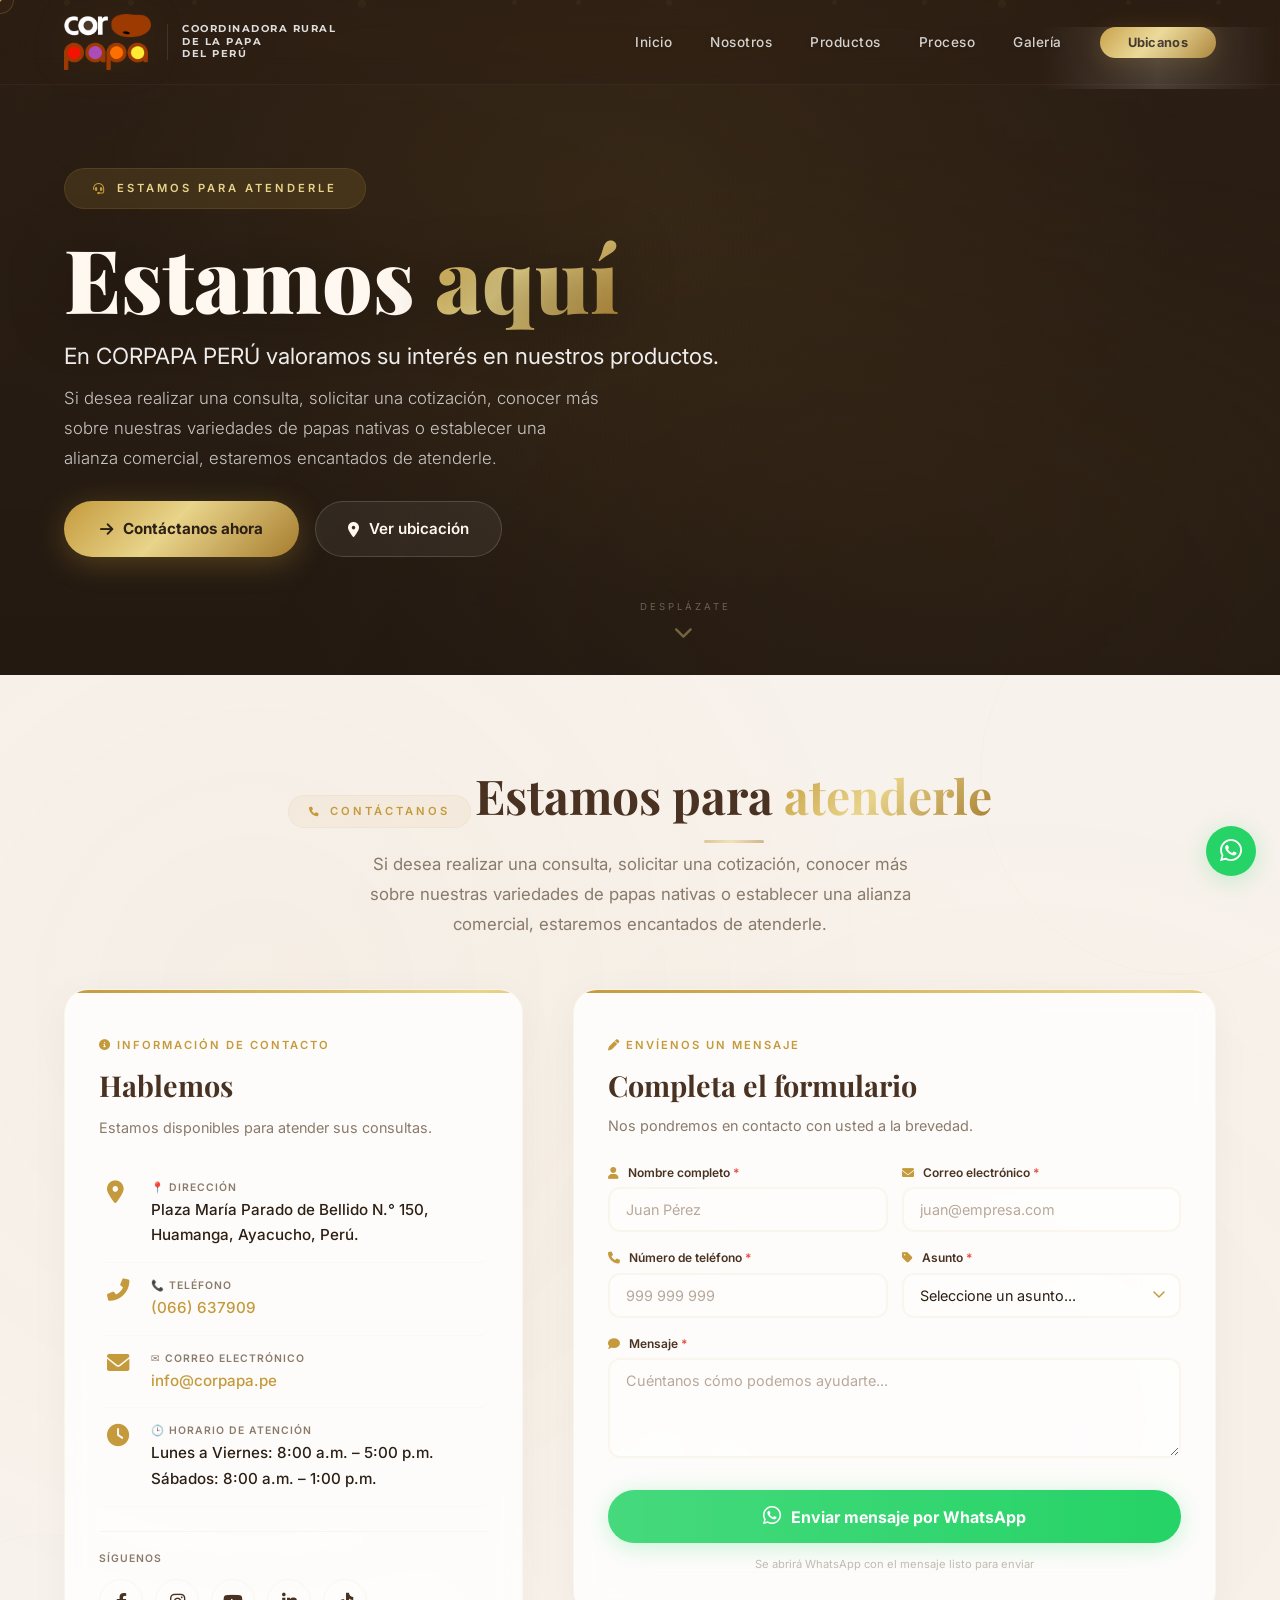
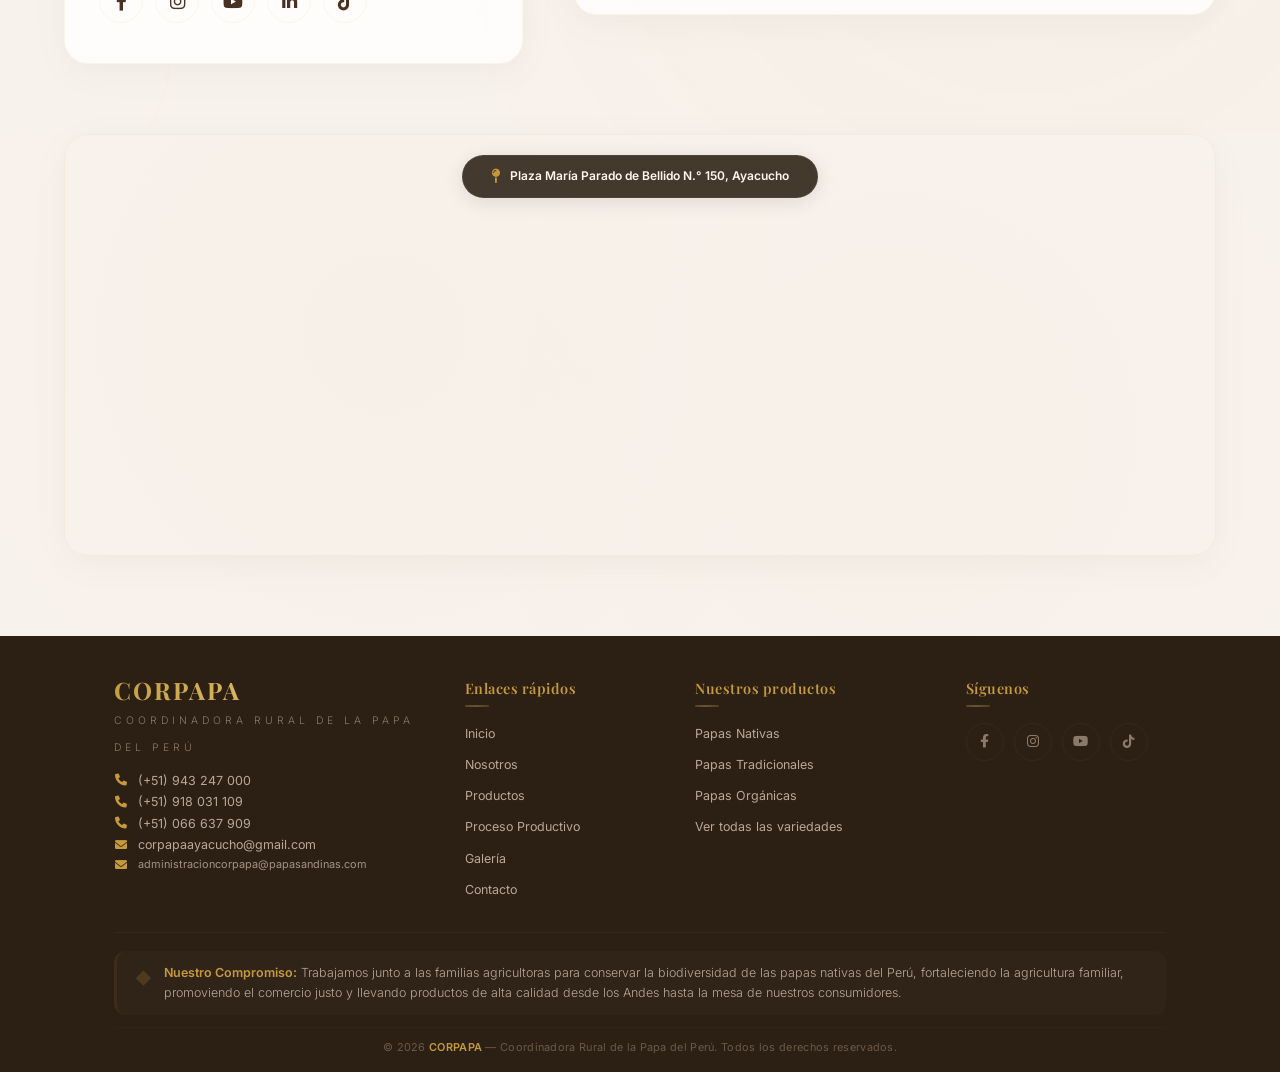
==== contacto.html @ 733f5c11 "CORPAPA 1" ====
<!DOCTYPE html>
<html lang="es">
<head>
    <meta charset="UTF-8" />
    <meta name="viewport" content="width=device-width, initial-scale=1.0, maximum-scale=5.0" />
    <title>Ubícanos | CORPAPA – Coordinadora Rural de la Papa del Perú</title>
    <link rel="stylesheet" href="https://cdnjs.cloudflare.com/ajax/libs/font-awesome/6.0.0-beta3/css/all.min.css" />
    <link href="https://fonts.googleapis.com/css2?family=Playfair+Display:wght@400;600;700;900&family=Inter:wght@300;400;500;600;700;800&family=Montserrat:wght@600;700;800&display=swap" rel="stylesheet" />
    <style>
        /* ============================================================
           ESTILOS PREMIUM - UBÍCANOS CORPAPA (LA MÁS DESLUMBRANTE)
           ============================================================ */
        * {
            margin: 0;
            padding: 0;
            box-sizing: border-box;
        }

        :root {
            --primary: #4a3222;
            --primary-dark: #2c1f14;
            --primary-light: #6b4f3a;
            --gold: #c49a3c;
            --gold-light: #e8d48a;
            --gold-dark: #a67c2e;
            --cream: #f5efe8;
            --cream-dark: #ede6db;
            --white: #fff8f0;
            --dark: #2c1f14;
            --text-primary: #2c1f14;
            --text-muted: #6b5a4a;
            --text-light: #8a7a6a;
            --shadow: 0 8px 32px rgba(0, 0, 0, 0.07);
            --shadow-hover: 0 20px 60px rgba(0, 0, 0, 0.12);
            --shadow-premium: 0 30px 80px rgba(0, 0, 0, 0.10);
            --transition: 0.5s cubic-bezier(0.25, 0.46, 0.45, 0.94);
            --transition-fast: 0.3s cubic-bezier(0.25, 0.46, 0.45, 0.94);
            --gradient-gold: linear-gradient(135deg, #c49a3c 0%, #e8d48a 45%, #a67c2e 100%);
            --glass-bg: rgba(44, 31, 20, 0.88);
            --glass-border: rgba(255, 255, 255, 0.06);
            --hero-gradient: linear-gradient(160deg, rgba(44,31,20,0.92) 0%, rgba(44,31,20,0.75) 40%, rgba(44,31,20,0.55) 100%);
        }

        html {
            scroll-behavior: smooth;
        }
        body {
            font-family: 'Inter', -apple-system, BlinkMacSystemFont, 'Segoe UI', system-ui, sans-serif;
            color: var(--text-primary);
            background: #f8f2ec;
            line-height: 1.7;
            overflow-x: hidden;
            -webkit-font-smoothing: antialiased;
            -moz-osx-font-smoothing: grayscale;
        }
        a {
            text-decoration: none;
            color: inherit;
        }
        ::selection {
            background: var(--gold);
            color: var(--white);
        }

        .container {
            max-width: 1200px;
            margin: 0 auto;
            padding: 0 24px;
        }

        /* ----- SCROLLBAR ----- */
        ::-webkit-scrollbar {
            width: 5px;
            height: 5px;
        }
        ::-webkit-scrollbar-track {
            background: var(--cream);
        }
        ::-webkit-scrollbar-thumb {
            background: var(--gold);
            border-radius: 10px;
        }

        /* ============================================================
           CURSOR PERSONALIZADO
           ============================================================ */
        .cursor {
            position: fixed;
            width: 28px;
            height: 28px;
            border-radius: 50%;
            border: 1.5px solid rgba(196, 154, 60, 0.25);
            pointer-events: none;
            z-index: 99999;
            transition: transform 0.15s ease, width 0.4s cubic-bezier(0.34, 1.56, 0.64, 1),
                        height 0.4s cubic-bezier(0.34, 1.56, 0.64, 1),
                        border-color 0.3s ease, background 0.3s ease;
            transform: translate(-50%, -50%);
            background: rgba(196, 154, 60, 0.04);
            backdrop-filter: blur(2px);
        }
        .cursor.hover {
            width: 44px;
            height: 44px;
            border-color: var(--gold);
            background: rgba(196, 154, 60, 0.08);
        }
        .cursor .cursor-dot {
            position: absolute;
            top: 50%;
            left: 50%;
            transform: translate(-50%, -50%);
            width: 3px;
            height: 3px;
            border-radius: 50%;
            background: var(--gold);
            transition: var(--transition-fast);
        }
        .cursor.hover .cursor-dot {
            width: 6px;
            height: 6px;
        }

        /* ============================================================
           ANIMACIONES ESPECTACULARES
           ============================================================ */
        @keyframes fadeInUp {
            from { opacity: 0; transform: translateY(50px); }
            to { opacity: 1; transform: translateY(0); }
        }
        @keyframes fadeInDown {
            from { opacity: 0; transform: translateY(-30px); }
            to { opacity: 1; transform: translateY(0); }
        }
        @keyframes fadeInBlur {
            from { opacity: 0; filter: blur(6px); transform: scale(1.02); }
            to { opacity: 1; filter: blur(0); transform: scale(1); }
        }
        @keyframes shimmer {
            0% { background-position: -200% 0; }
            100% { background-position: 200% 0; }
        }
        @keyframes textShine {
            0% { background-position: 0% 50%; }
            50% { background-position: 100% 50%; }
            100% { background-position: 0% 50%; }
        }
        @keyframes ripple {
            0% { transform: scale(0); opacity: 1; }
            100% { transform: scale(3); opacity: 0; }
        }
        @keyframes progressPulse {
            0%, 100% { opacity: 0.6; }
            50% { opacity: 1; }
        }
        @keyframes pulseGreen {
            0%, 100% { box-shadow: 0 0 0 0 rgba(37, 211, 102, 0.3); }
            50% { box-shadow: 0 0 0 15px rgba(37, 211, 102, 0); }
        }
        @keyframes glowPulse {
            0%, 100% { opacity: 0.2; box-shadow: 0 0 20px rgba(196,154,60,0); }
            50% { opacity: 0.6; box-shadow: 0 0 60px rgba(196,154,60,0.15); }
        }
        @keyframes spinLoader {
            0% { transform: rotate(0deg); }
            100% { transform: rotate(360deg); }
        }
        @keyframes loaderPulse {
            0%, 100% { transform: scale(1); opacity: 0.6; }
            50% { transform: scale(1.1); opacity: 1; }
        }
        @keyframes floatIcon {
            0%, 100% { transform: translateY(0px) rotate(0deg); }
            50% { transform: translateY(-8px) rotate(5deg); }
        }
        @keyframes softFloat {
            0%, 100% { transform: translateY(0); }
            50% { transform: translateY(-8px); }
        }
        @keyframes floatParticles {
            0% { transform: translateY(0) rotate(0deg); opacity: 0.3; }
            50% { opacity: 0.8; }
            100% { transform: translateY(-60px) rotate(20deg); opacity: 0; }
        }
        @keyframes heroImageZoom {
            0% { transform: scale(1.05); }
            50% { transform: scale(1); }
            100% { transform: scale(1.05); }
        }
        @keyframes goldGlow {
            0%, 100% { text-shadow: 0 0 20px rgba(196,154,60,0.1); }
            50% { text-shadow: 0 0 40px rgba(196,154,60,0.25), 0 0 80px rgba(196,154,60,0.08); }
        }
        @keyframes bounceArrow {
            0%, 100% { transform: translateY(0); }
            50% { transform: translateY(8px); }
        }
        @keyframes pulseBorder {
            0%, 100% { border-color: rgba(196, 154, 60, 0.1); }
            50% { border-color: rgba(196, 154, 60, 0.35); }
        }
        @keyframes cardGlow {
            0%, 100% { box-shadow: 0 8px 32px rgba(0,0,0,0.04), 0 0 0 0 rgba(196,154,60,0); }
            50% { box-shadow: 0 8px 32px rgba(0,0,0,0.04), 0 0 30px rgba(196,154,60,0.06); }
        }
        @keyframes iconPulse {
            0%, 100% { transform: scale(1); }
            50% { transform: scale(1.15); color: var(--gold-light); }
        }
        @keyframes shimmerBorder {
            0% { background-position: -200% 0; }
            100% { background-position: 200% 0; }
        }
        @keyframes rotateSlow {
            0% { transform: rotate(0deg); }
            100% { transform: rotate(360deg); }
        }

        /* ============================================================
           PRELOADER
           ============================================================ */
        .preloader {
            position: fixed;
            top: 0;
            left: 0;
            width: 100%;
            height: 100%;
            background: #f5efe8;
            display: flex;
            align-items: center;
            justify-content: center;
            z-index: 99999;
            transition: opacity 0.9s cubic-bezier(0.25, 0.46, 0.45, 0.94), visibility 0.9s ease;
        }
        .preloader.hidden {
            opacity: 0;
            visibility: hidden;
        }
        .preloader .preloader-content {
            text-align: center;
            position: relative;
        }
        .preloader .preloader-logo {
            font-family: 'Playfair Display', serif;
            color: var(--primary-dark);
            font-size: 3.2rem;
            letter-spacing: 14px;
            opacity: 0;
            animation: fadeInBlur 1s ease 0.3s forwards;
            text-shadow: 0 0 40px rgba(196,154,60,0.08);
        }
        .preloader .preloader-sub {
            color: var(--text-muted);
            font-size: 0.75rem;
            letter-spacing: 6px;
            text-transform: uppercase;
            margin-top: 8px;
            opacity: 0;
            animation: fadeInUp 0.8s ease 1s forwards;
        }
        .preloader .preloader-line {
            width: 0;
            height: 2px;
            background: var(--gradient-gold);
            margin: 20px auto 0;
            border-radius: 4px;
            animation: preloaderLine 1.8s ease 0.5s forwards;
            box-shadow: 0 0 30px rgba(196,154,60,0.15);
        }
        @keyframes preloaderLine {
            0% { width: 0; }
            100% { width: 140px; }
        }
        .preloader .preloader-spinner {
            position: absolute;
            top: -22px;
            left: 50%;
            transform: translateX(-50%);
            width: 76px;
            height: 76px;
            border: 2px solid rgba(196,154,60,0.10);
            border-top: 2px solid var(--gold);
            border-right: 2px solid var(--gold-light);
            border-radius: 50%;
            animation: spinLoader 1.2s cubic-bezier(0.6, 0, 0.4, 1) infinite;
            box-shadow: 0 0 60px rgba(196,154,60,0.04);
        }
        .preloader .preloader-spinner::after {
            content: '';
            position: absolute;
            inset: 10px;
            border-radius: 50%;
            border: 1px solid rgba(196,154,60,0.06);
            border-top: 1px solid rgba(196,154,60,0.15);
            animation: spinLoader 2.4s ease-in-out infinite reverse;
        }
        .preloader .preloader-dots {
            display: flex;
            justify-content: center;
            gap: 10px;
            margin-top: 20px;
            opacity: 0;
            animation: fadeInUp 0.6s ease 1.4s forwards;
        }
        .preloader .preloader-dots span {
            width: 8px;
            height: 8px;
            border-radius: 50%;
            background: var(--gold);
            animation: loaderPulse 1.4s ease-in-out infinite;
            opacity: 0.3;
        }
        .preloader .preloader-dots span:nth-child(2) { animation-delay: 0.2s; }
        .preloader .preloader-dots span:nth-child(3) { animation-delay: 0.4s; }

        /* ============================================================
           PROGRESS BAR
           ============================================================ */
        .progress-bar {
            position: fixed;
            top: 0;
            left: 0;
            height: 2.5px;
            background: var(--gradient-gold);
            z-index: 10000;
            width: 0%;
            transition: width 0.1s ease;
            animation: progressPulse 2s ease-in-out infinite;
            box-shadow: 0 0 30px rgba(196,154,60,0.15);
        }

        /* ============================================================
           NAVBAR
           ============================================================ */
        .navbar {
            position: fixed;
            top: 0;
            left: 0;
            width: 100%;
            z-index: 1000;
            padding: 14px 0;
            transition: transform 0.6s cubic-bezier(0.25, 0.46, 0.45, 0.94),
                        background 0.5s ease,
                        backdrop-filter 0.5s ease,
                        box-shadow 0.5s ease,
                        padding 0.3s ease;
            background: rgba(44, 31, 20, 0.35);
            backdrop-filter: blur(14px) saturate(1.1);
            -webkit-backdrop-filter: blur(14px) saturate(1.1);
            transform: translateY(0);
            opacity: 0;
            animation: fadeInDown 0.7s ease 1.4s forwards;
            border-bottom: 1px solid rgba(255, 255, 255, 0.04);
        }
        .navbar.hidden {
            transform: translateY(-100%);
        }
        .navbar.scrolled {
            background: rgba(44, 31, 20, 0.60);
            backdrop-filter: blur(18px) saturate(1.2);
            -webkit-backdrop-filter: blur(18px) saturate(1.2);
            padding: 8px 0;
            box-shadow: 0 2px 40px rgba(0, 0, 0, 0.15);
            border-bottom: 1px solid rgba(255, 255, 255, 0.04);
        }
        .navbar .container {
            display: flex;
            justify-content: space-between;
            align-items: center;
        }

        .nav-brand-wrapper {
            display: flex;
            align-items: center;
            gap: 14px;
            flex-shrink: 0;
        }
        .nav-logo img {
            height: 56px;
            width: auto;
            filter: drop-shadow(0 0 20px rgba(196, 154, 60, 0.08));
            transition: var(--transition-fast);
            display: block;
        }
        .nav-logo img:hover {
            filter: drop-shadow(0 0 30px rgba(196, 154, 60, 0.2));
        }
        .nav-divider {
            width: 1px;
            height: 36px;
            background: rgba(255, 255, 255, 0.10);
            flex-shrink: 0;
        }
        .nav-title {
            display: flex;
            flex-direction: column;
            line-height: 1.2;
        }
        .nav-title .line1 {
            font-family: 'Montserrat', 'Inter', sans-serif;
            font-weight: 700;
            font-size: 0.65rem;
            letter-spacing: 1.5px;
            text-transform: uppercase;
            color: rgba(255, 255, 255, 0.85);
        }
        .nav-title .line2 {
            font-family: 'Montserrat', 'Inter', sans-serif;
            font-weight: 700;
            font-size: 0.65rem;
            letter-spacing: 1.5px;
            text-transform: uppercase;
            color: rgba(255, 255, 255, 0.85);
        }
        .nav-title .line3 {
            font-family: 'Montserrat', 'Inter', sans-serif;
            font-weight: 700;
            font-size: 0.65rem;
            letter-spacing: 1.5px;
            text-transform: uppercase;
            color: rgba(255, 255, 255, 0.85);
        }

                   .nav-links {
            display: flex;
            list-style: none;
            gap: 38px;
            align-items: center;
            margin: 0;
            padding: 0;
        }
        .nav-links a {
            color: rgba(255, 255, 255, 0.80);
            font-weight: 500;
            font-size: 0.85rem;
            transition: var(--transition-fast);
            position: relative;
            letter-spacing: 0.5px;
            padding: 4px 0;
            text-shadow: 0 1px 12px rgba(0,0,0,0.08);
        }
        .nav-links a::after {
            content: '';
            position: absolute;
            bottom: -2px;
            left: 0;
            width: 0;
            height: 2px;
            background: var(--gradient-gold);
            transition: var(--transition-fast);
            border-radius: 2px;
        }
        .nav-links a:hover {
            color: #ffffff;
        }
        .nav-links a:hover::after {
            width: 100%;
        }
        .nav-links .btn-contact {
            background: var(--gradient-gold);
            color: var(--dark);
            padding: 8px 28px;
            border-radius: 50px;
            font-weight: 700;
            font-size: 0.8rem;
            transition: var(--transition-fast);
            box-shadow: 0 4px 24px rgba(196, 154, 60, 0.2);
            position: relative;
            overflow: hidden;
            text-shadow: none;
            letter-spacing: 0.3px;
        }
        .nav-links .btn-contact::before {
            content: '';
            position: absolute;
            top: 0;
            left: -50%;
            width: 200%;
            height: 200%;
            background: linear-gradient(90deg, transparent, rgba(255,255,255,0.15), transparent);
            animation: shimmer 4s infinite;
        }
        .nav-links .btn-contact:hover {
            transform: scale(1.05);
            box-shadow: 0 8px 35px rgba(196, 154, 60, 0.35);
            color: var(--dark);
        }
        .nav-links .btn-contact::after {
            display: none;
        }

        
        @media (max-width: 900px) {
            /* En pantallas pequeñas, los ponemos en columna */
            .nav-links {
                flex-direction: column;
                gap: 25px; /* Espacio grande entre cada palabra */
                align-items: flex-start;
                padding: 0;
                background: transparent; /* Sin fondo que tape nada */
                width: auto;
                position: static; /* Sin posicionamiento fijo */
                height: auto;
                box-shadow: none;
            }
            
            .nav-links a {
                font-size: 1rem;
                padding: 4px 0;
            }

            
            .nav-links .btn-contact {
                padding: 4px 14px !important; /* Botón diminuto */
                font-size: 0.65rem !important; /* Letra pequeña */
                margin-top: 0px;
                align-self: flex-start;
                box-shadow: none;
                width: auto !important; /* No se estira */
                display: inline-block;
            }
            
            /* Aseguramos que Galería tenga espacio a su derecha */
            .nav-links li:nth-last-child(2) {
                margin-right: 20px;
            }
        }
        .hamburger {
            display: none;
            flex-direction: column;
            gap: 5px;
            cursor: pointer;
            z-index: 1001;
            padding: 6px 4px;
            background: none;
            border: none;
        }
        .hamburger span {
            width: 26px;
            height: 2px;
            background: #ffffff;
            border-radius: 2px;
            transition: var(--transition-fast);
            display: block;
        }
        .hamburger.active span:nth-child(1) {
            transform: rotate(45deg) translate(5px, 5px);
        }
        .hamburger.active span:nth-child(2) {
            opacity: 0;
            transform: scaleX(0);
        }
        .hamburger.active span:nth-child(3) {
            transform: rotate(-45deg) translate(5px, -5px);
        }

        /* ============================================================
           BOTONES
           ============================================================ */
        .btn-primary {
            display: inline-flex;
            align-items: center;
            gap: 10px;
            background: var(--gradient-gold);
            color: var(--dark);
            padding: 14px 36px;
            border-radius: 50px;
            font-weight: 700;
            font-size: 0.95rem;
            transition: all 0.4s cubic-bezier(0.25, 0.46, 0.45, 0.94);
            border: none;
            cursor: pointer;
            box-shadow: 0 6px 25px rgba(196, 154, 60, 0.25);
            position: relative;
            overflow: hidden;
        }
        .btn-primary:hover {
            transform: translateY(-3px) scale(1.02);
            box-shadow: 0 12px 40px rgba(196, 154, 60, 0.35);
        }

        .btn-whatsapp-green {
            display: inline-flex;
            align-items: center;
            gap: 10px;
            background: #25d366;
            color: white;
            padding: 14px 32px;
            border-radius: 50px;
            font-weight: 700;
            font-size: 0.95rem;
            transition: all 0.4s cubic-bezier(0.25, 0.46, 0.45, 0.94);
            border: none;
            cursor: pointer;
            box-shadow: 0 4px 25px rgba(37, 211, 102, 0.25);
            animation: pulseGreen 2s infinite;
            font-family: 'Inter', sans-serif;
        }
        .btn-whatsapp-green:hover {
            transform: translateY(-3px) scale(1.02);
            box-shadow: 0 8px 40px rgba(37, 211, 102, 0.35);
        }
        .btn-whatsapp-green i {
            font-size: 1.3rem;
        }

        /* ============================================================
           HERO CON VIDEO - ESPECTACULAR
           ============================================================ */
        .hero-video {
            min-height: 75vh;
            display: flex;
            align-items: center;
            position: relative;
            overflow: hidden;
            color: var(--white);
            padding: 120px 0 70px;
            background: var(--primary-dark);
        }

        .hero-video video {
            position: absolute;
            inset: 0;
            width: 100%;
            height: 100%;
            object-fit: cover;
            z-index: 0;
            animation: heroImageZoom 25s ease-in-out infinite alternate;
        }

        .hero-video .hero-overlay {
            position: absolute;
            inset: 0;
            z-index: 1;
            background:
                radial-gradient(ellipse at 30% 20%, rgba(44, 31, 20, 0.2) 0%, transparent 50%),
                radial-gradient(ellipse at 70% 80%, rgba(44, 31, 20, 0.5) 0%, transparent 50%),
                linear-gradient(180deg, rgba(44, 31, 20, 0.4) 0%, rgba(30, 22, 16, 0.6) 100%);
        }

        .hero-video .hero-overlay-shine {
            position: absolute;
            inset: 0;
            z-index: 1;
            background:
                radial-gradient(ellipse at 50% 30%, rgba(196, 154, 60, 0.08) 0%, transparent 60%),
                radial-gradient(ellipse at 80% 70%, rgba(196, 154, 60, 0.04) 0%, transparent 50%);
            pointer-events: none;
        }

        /* Patrón de fondo decorativo */
        .hero-video .hero-pattern {
            position: absolute;
            inset: 0;
            z-index: 1;
            background-image:
                radial-gradient(1px 1px at 10% 20%, rgba(255,255,255,0.03), transparent),
                radial-gradient(1px 1px at 30% 60%, rgba(255,255,255,0.02), transparent),
                radial-gradient(1px 1px at 50% 30%, rgba(255,255,255,0.03), transparent),
                radial-gradient(1px 1px at 70% 70%, rgba(255,255,255,0.02), transparent),
                radial-gradient(1px 1px at 90% 40%, rgba(255,255,255,0.03), transparent);
            background-size: 300px 300px;
            pointer-events: none;
        }

        .hero-video .particles-container {
            position: absolute;
            inset: 0;
            z-index: 1;
            pointer-events: none;
            overflow: hidden;
        }
        .hero-video .particle {
            position: absolute;
            width: 5px;
            height: 5px;
            background: rgba(196, 154, 60, 0.2);
            border-radius: 50%;
            animation: floatParticles 18s ease-in-out infinite;
        }
        .hero-video .particle:nth-child(1) { left: 5%; animation-delay: 0s; width: 6px; height: 6px; }
        .hero-video .particle:nth-child(2) { left: 15%; animation-delay: 1.5s; }
        .hero-video .particle:nth-child(3) { left: 28%; animation-delay: 3s; width: 8px; height: 8px; }
        .hero-video .particle:nth-child(4) { left: 40%; animation-delay: 0.8s; }
        .hero-video .particle:nth-child(5) { left: 52%; animation-delay: 4.5s; width: 6px; height: 6px; }
        .hero-video .particle:nth-child(6) { left: 65%; animation-delay: 2.2s; }
        .hero-video .particle:nth-child(7) { left: 78%; animation-delay: 5.5s; width: 8px; height: 8px; }
        .hero-video .particle:nth-child(8) { left: 88%; animation-delay: 1.8s; }
        .hero-video .particle:nth-child(9) { left: 10%; animation-delay: 3.5s; width: 6px; height: 6px; }
        .hero-video .particle:nth-child(10) { left: 45%; animation-delay: 6s; }
        .hero-video .particle:nth-child(11) { left: 72%; animation-delay: 2.8s; }
        .hero-video .particle:nth-child(12) { left: 95%; animation-delay: 4.2s; }

        .hero-video .container {
            position: relative;
            z-index: 2;
            width: 100%;
        }

        .hero-video .hero-content {
            max-width: 720px;
            opacity: 0;
            animation: fadeInUp 0.9s ease 0.6s forwards;
        }

        .hero-video .hero-badge {
            display: inline-flex;
            align-items: center;
            gap: 10px;
            background: rgba(196, 154, 60, 0.15);
            backdrop-filter: blur(14px);
            padding: 10px 28px;
            border-radius: 50px;
            font-size: 0.7rem;
            letter-spacing: 3px;
            color: var(--gold-light);
            border: 1px solid rgba(196, 154, 60, 0.15);
            margin-bottom: 24px;
            text-transform: uppercase;
            font-weight: 600;
            animation: fadeInUp 0.8s ease 0.8s forwards, glowPulse 3s ease-in-out infinite 1.5s;
            opacity: 0;
        }
        .hero-video .hero-badge i {
            animation: floatIcon 3s ease-in-out infinite;
            color: var(--gold);
        }

        .hero-video h1 {
            font-family: 'Playfair Display', serif;
            font-size: 5.5rem;
            font-weight: 900;
            line-height: 1.02;
            margin-bottom: 14px;
            text-shadow: 0 4px 60px rgba(0, 0, 0, 0.4);
            animation: fadeInUp 0.9s ease 1s forwards, goldGlow 4s ease-in-out infinite;
            opacity: 0;
        }
        .hero-video h1 span {
            background: var(--gradient-gold);
            -webkit-background-clip: text;
            -webkit-text-fill-color: transparent;
            background-clip: text;
            position: relative;
        }

        .hero-video .hero-subtitle {
            font-size: 1.4rem;
            color: rgba(255, 255, 255, 0.92);
            font-weight: 400;
            margin-bottom: 8px;
            animation: fadeInUp 0.9s ease 1.2s forwards;
            opacity: 0;
        }

        .hero-video .hero-description {
            font-size: 1.05rem;
            color: rgba(255, 255, 255, 0.75);
            max-width: 540px;
            line-height: 1.8;
            font-weight: 300;
            animation: fadeInUp 0.9s ease 1.4s forwards;
            opacity: 0;
        }

        .hero-video .hero-buttons {
            display: flex;
            gap: 16px;
            flex-wrap: wrap;
            margin-top: 28px;
            animation: fadeInUp 0.9s ease 1.6s forwards;
            opacity: 0;
        }

        .hero-video .btn-hero-primary {
            display: inline-flex;
            align-items: center;
            gap: 10px;
            background: var(--gradient-gold);
            color: var(--dark);
            padding: 14px 36px;
            border-radius: 50px;
            font-weight: 700;
            font-size: 0.95rem;
            transition: all 0.4s cubic-bezier(0.25, 0.46, 0.45, 0.94);
            border: none;
            cursor: pointer;
            box-shadow: 0 6px 30px rgba(196, 154, 60, 0.3);
            font-family: 'Inter', sans-serif;
        }
        .hero-video .btn-hero-primary:hover {
            transform: translateY(-3px) scale(1.02);
            box-shadow: 0 12px 45px rgba(196, 154, 60, 0.4);
        }

        .hero-video .btn-hero-outline {
            display: inline-flex;
            align-items: center;
            gap: 10px;
            background: rgba(255, 255, 255, 0.06);
            backdrop-filter: blur(12px);
            color: var(--white);
            padding: 14px 32px;
            border-radius: 50px;
            font-weight: 600;
            font-size: 0.95rem;
            transition: all 0.4s cubic-bezier(0.25, 0.46, 0.45, 0.94);
            border: 1.5px solid rgba(255, 255, 255, 0.15);
            cursor: pointer;
            font-family: 'Inter', sans-serif;
        }
        .hero-video .btn-hero-outline:hover {
            background: var(--white);
            color: var(--primary);
            transform: translateY(-3px);
            border-color: var(--white);
            box-shadow: 0 12px 40px rgba(255, 255, 255, 0.1);
        }

        .hero-video .scroll-hint {
            position: absolute;
            bottom: 35px;
            left: 50%;
            transform: translateX(-50%);
            z-index: 2;
            display: flex;
            flex-direction: column;
            align-items: center;
            gap: 6px;
            color: rgba(255, 255, 255, 0.3);
            font-size: 0.6rem;
            letter-spacing: 3px;
            text-transform: uppercase;
            animation: fadeInUp 0.9s ease 2s forwards, softFloat 2.5s ease-in-out infinite 2.5s;
            opacity: 0;
        }
        .hero-video .scroll-hint i {
            font-size: 1.2rem;
            color: var(--gold-light);
            opacity: 0.4;
            animation: bounceArrow 2s ease-in-out infinite;
        }

        /* ============================================================
           CONTACTO SECTION - ESPECTACULAR
           ============================================================ */
        .contact-section {
            padding: 80px 0 70px;
            background: #f8f2ec;
            position: relative;
            overflow: hidden;
        }

        /* Fondo con textura y gradiente animado */
        .contact-section::before {
            content: '';
            position: absolute;
            inset: 0;
            background:
                radial-gradient(circle at 20% 30%, rgba(196,154,60,0.04) 0%, transparent 50%),
                radial-gradient(circle at 80% 70%, rgba(196,154,60,0.03) 0%, transparent 50%),
                radial-gradient(circle at 50% 50%, rgba(196,154,60,0.02) 0%, transparent 60%);
            pointer-events: none;
            z-index: 0;
        }

        /* Decoración con círculos dorados */
        .contact-section .bg-decoration {
            position: absolute;
            border-radius: 50%;
            border: 1px solid rgba(196,154,60,0.04);
            pointer-events: none;
            z-index: 0;
        }
        .contact-section .bg-decoration:nth-child(1) {
            width: 400px;
            height: 400px;
            top: -100px;
            right: -100px;
            animation: rotateSlow 60s linear infinite;
        }
        .contact-section .bg-decoration:nth-child(2) {
            width: 250px;
            height: 250px;
            bottom: -50px;
            left: -80px;
            animation: rotateSlow 40s linear infinite reverse;
        }

        .contact-section .container {
            position: relative;
            z-index: 1;
        }

        .contact-section .section-header {
            text-align: center;
            margin-bottom: 50px;
            opacity: 0;
            animation: fadeInUp 0.8s ease 0.2s forwards;
        }
        .contact-section .section-header .section-badge {
            display: inline-flex;
            align-items: center;
            gap: 8px;
            color: var(--gold);
            font-weight: 600;
            font-size: 0.7rem;
            letter-spacing: 3px;
            text-transform: uppercase;
            margin-bottom: 6px;
            padding: 6px 20px;
            border-radius: 50px;
            background: rgba(196,154,60,0.06);
            border: 1px solid rgba(196,154,60,0.08);
        }
        .contact-section .section-header .section-badge i {
            color: var(--gold);
            font-size: 0.6rem;
        }
        .contact-section .section-header h2 {
            font-family: 'Playfair Display', serif;
            font-size: 3rem;
            color: var(--primary);
            position: relative;
            display: inline-block;
        }
        .contact-section .section-header h2 .highlight {
            background: var(--gradient-gold);
            -webkit-background-clip: text;
            -webkit-text-fill-color: transparent;
            background-clip: text;
            position: relative;
        }
        .contact-section .section-header h2::after {
            content: '';
            position: absolute;
            bottom: -6px;
            left: 50%;
            transform: translateX(-50%);
            width: 60px;
            height: 3px;
            background: var(--gradient-gold);
            border-radius: 2px;
            opacity: 0.5;
        }
        .contact-section .section-header p {
            color: var(--text-light);
            font-size: 1.05rem;
            max-width: 580px;
            margin: 12px auto 0;
            line-height: 1.8;
        }

        .contact-wrapper {
            display: grid;
            grid-template-columns: 1fr 1.4fr;
            gap: 50px;
            align-items: start;
        }

        /* ============================================================
           INFO LADO IZQUIERDO - ESPECTACULAR
           ============================================================ */
        .contact-info {
            background: rgba(255, 255, 255, 0.80);
            backdrop-filter: blur(12px);
            padding: 40px 34px;
            border-radius: 24px;
            box-shadow: 0 8px 40px rgba(0, 0, 0, 0.04);
            border: 1px solid rgba(196, 154, 60, 0.08);
            transition: all 0.6s cubic-bezier(0.25, 0.46, 0.45, 0.94);
            animation: cardGlow 4s ease-in-out infinite;
            opacity: 0;
            animation: fadeInUp 0.8s ease 0.4s forwards, cardGlow 4s ease-in-out infinite 1s;
            position: relative;
            overflow: hidden;
        }

        /* Brillo superior dorado */
        .contact-info::before {
            content: '';
            position: absolute;
            top: 0;
            left: 0;
            right: 0;
            height: 3px;
            background: var(--gradient-gold);
            background-size: 200% 100%;
            animation: shimmerBorder 4s linear infinite;
            border-radius: 24px 24px 0 0;
        }

        .contact-info:hover {
            transform: translateY(-8px) scale(1.005);
            box-shadow: 0 30px 80px rgba(61, 43, 26, 0.10), 0 0 0 1px rgba(196, 154, 60, 0.15);
            border-color: rgba(196, 154, 60, 0.2);
            background: rgba(255, 255, 255, 0.92);
        }

        .contact-info .info-header {
            margin-bottom: 24px;
        }
        .contact-info .info-header .tag {
            color: var(--gold);
            font-weight: 600;
            font-size: 0.7rem;
            letter-spacing: 2px;
            text-transform: uppercase;
        }
        .contact-info .info-header h3 {
            font-family: 'Playfair Display', serif;
            font-size: 1.8rem;
            color: var(--primary);
            margin: 4px 0 6px;
        }
        .contact-info .info-header p {
            color: var(--text-light);
            font-size: 0.9rem;
            line-height: 1.7;
        }

        .contact-info .info-item {
            display: flex;
            align-items: flex-start;
            gap: 16px;
            padding: 14px 0;
            border-bottom: 1px solid rgba(196, 154, 60, 0.05);
            transition: all 0.4s cubic-bezier(0.25, 0.46, 0.45, 0.94);
            border-radius: 8px;
            padding-left: 8px;
        }
        .contact-info .info-item:last-child {
            border-bottom: none;
        }
        .contact-info .info-item:hover {
            padding-left: 16px;
            border-color: rgba(196, 154, 60, 0.15);
            background: rgba(196,154,60,0.03);
        }
        .contact-info .info-item i {
            font-size: 1.4rem;
            color: var(--gold);
            width: 28px;
            margin-top: 2px;
            flex-shrink: 0;
            transition: all 0.4s cubic-bezier(0.34, 1.56, 0.64, 1);
            animation: iconPulse 3s ease-in-out infinite;
        }
        .contact-info .info-item:hover i {
            transform: scale(1.2) rotate(-8deg);
            color: var(--gold-dark);
        }
        .contact-info .info-item .info-text .label {
            font-size: 0.65rem;
            font-weight: 600;
            color: var(--text-light);
            text-transform: uppercase;
            letter-spacing: 1px;
        }
        .contact-info .info-item .info-text .value {
            font-size: 0.95rem;
            color: var(--text);
            font-weight: 500;
        }
        .contact-info .info-item .info-text .value a {
            color: var(--gold);
            transition: var(--transition-fast);
            position: relative;
        }
        .contact-info .info-item .info-text .value a::after {
            content: '';
            position: absolute;
            bottom: -1px;
            left: 0;
            width: 0;
            height: 1px;
            background: var(--gold);
            transition: var(--transition-fast);
        }
        .contact-info .info-item .info-text .value a:hover {
            color: var(--gold-dark);
        }
        .contact-info .info-item .info-text .value a:hover::after {
            width: 100%;
        }

        .contact-info .social-section {
            margin-top: 24px;
            padding-top: 18px;
            border-top: 1px solid rgba(196, 154, 60, 0.08);
        }
        .contact-info .social-section .social-label {
            font-size: 0.65rem;
            font-weight: 600;
            color: var(--text-light);
            text-transform: uppercase;
            letter-spacing: 1px;
            margin-bottom: 12px;
        }
        .contact-info .social-section .social-icons {
            display: flex;
            gap: 12px;
        }
        .contact-info .social-section .social-icons a {
            width: 44px;
            height: 44px;
            border-radius: 50%;
            border: 1px solid rgba(196, 154, 60, 0.08);
            display: flex;
            align-items: center;
            justify-content: center;
            font-size: 1.1rem;
            color: var(--primary);
            transition: all 0.4s cubic-bezier(0.25, 0.46, 0.45, 0.94);
            position: relative;
            overflow: hidden;
        }
        .contact-info .social-section .social-icons a::before {
            content: '';
            position: absolute;
            inset: 0;
            background: var(--gradient-gold);
            opacity: 0;
            transition: opacity 0.4s ease;
        }
        .contact-info .social-section .social-icons a:hover {
            transform: translateY(-6px) scale(1.08);
            border-color: var(--gold);
            box-shadow: 0 10px 30px rgba(196, 154, 60, 0.2);
        }
        .contact-info .social-section .social-icons a:hover::before {
            opacity: 1;
        }
        .contact-info .social-section .social-icons a i {
            position: relative;
            z-index: 1;
            transition: color 0.4s ease;
        }
        .contact-info .social-section .social-icons a:hover i {
            color: var(--dark);
        }

        /* ============================================================
           FORMULARIO - ESPECTACULAR
           ============================================================ */
        .contact-form {
            background: rgba(255, 255, 255, 0.80);
            backdrop-filter: blur(12px);
            padding: 40px 34px;
            border-radius: 24px;
            box-shadow: 0 8px 40px rgba(0, 0, 0, 0.04);
            border: 1px solid rgba(196, 154, 60, 0.08);
            transition: all 0.6s cubic-bezier(0.25, 0.46, 0.45, 0.94);
            animation: cardGlow 4s ease-in-out infinite 0.5s;
            opacity: 0;
            animation: fadeInUp 0.8s ease 0.6s forwards, cardGlow 4s ease-in-out infinite 1.5s;
            position: relative;
            overflow: hidden;
        }

        .contact-form::before {
            content: '';
            position: absolute;
            top: 0;
            left: 0;
            right: 0;
            height: 3px;
            background: var(--gradient-gold);
            background-size: 200% 100%;
            animation: shimmerBorder 4s linear infinite 2s;
            border-radius: 24px 24px 0 0;
        }

        .contact-form:hover {
            transform: translateY(-8px) scale(1.005);
            box-shadow: 0 30px 80px rgba(61, 43, 26, 0.10), 0 0 0 1px rgba(196, 154, 60, 0.15);
            border-color: rgba(196, 154, 60, 0.2);
            background: rgba(255, 255, 255, 0.92);
        }

        .contact-form .form-header {
            margin-bottom: 24px;
        }
        .contact-form .form-header .tag {
            color: var(--gold);
            font-weight: 600;
            font-size: 0.7rem;
            letter-spacing: 2px;
            text-transform: uppercase;
        }
        .contact-form .form-header h3 {
            font-family: 'Playfair Display', serif;
            font-size: 1.8rem;
            color: var(--primary);
            margin: 4px 0 4px;
        }
        .contact-form .form-header p {
            color: var(--text-light);
            font-size: 0.9rem;
        }

        .contact-form .form-group {
            margin-bottom: 16px;
            position: relative;
        }
        .contact-form .form-group label {
            display: block;
            font-weight: 600;
            font-size: 0.75rem;
            color: var(--primary);
            margin-bottom: 4px;
            transition: color 0.3s ease;
        }
        .contact-form .form-group label i {
            color: var(--gold);
            margin-right: 6px;
        }
        .contact-form .form-group label .required {
            color: #e74c3c;
        }
        .contact-form .form-group input,
        .contact-form .form-group textarea,
        .contact-form .form-group select {
            width: 100%;
            padding: 12px 16px;
            border: 2px solid rgba(196, 154, 60, 0.08);
            border-radius: 12px;
            font-size: 0.9rem;
            font-family: 'Inter', sans-serif;
            transition: all 0.4s cubic-bezier(0.25, 0.46, 0.45, 0.94);
            background: rgba(255, 255, 255, 0.4);
            color: var(--text);
        }
        .contact-form .form-group input:focus,
        .contact-form .form-group textarea:focus,
        .contact-form .form-group select:focus {
            outline: none;
            border-color: var(--gold);
            background: var(--white);
            box-shadow: 0 0 0 4px rgba(196, 154, 60, 0.06), 0 4px 20px rgba(196,154,60,0.04);
            transform: translateY(-1px);
        }
        .contact-form .form-group input::placeholder,
        .contact-form .form-group textarea::placeholder {
            color: #b8a89a;
        }
        .contact-form .form-group textarea {
            resize: vertical;
            min-height: 100px;
        }
        .contact-form .form-group select {
            appearance: none;
            background-image: url("data:image/svg+xml,%3Csvg xmlns='http://www.w3.org/2000/svg' width='12' height='8' viewBox='0 0 12 8'%3E%3Cpath d='M1 1l5 5 5-5' stroke='%23c49a3c' stroke-width='1.5' fill='none' stroke-linecap='round'/%3E%3C/svg%3E");
            background-repeat: no-repeat;
            background-position: right 14px center;
            cursor: pointer;
        }
        .contact-form .form-group select:focus {
            background-image: url("data:image/svg+xml,%3Csvg xmlns='http://www.w3.org/2000/svg' width='12' height='8' viewBox='0 0 12 8'%3E%3Cpath d='M1 7l5-5 5 5' stroke='%23c49a3c' stroke-width='1.5' fill='none' stroke-linecap='round'/%3E%3C/svg%3E");
        }

        .contact-form .form-row {
            display: grid;
            grid-template-columns: 1fr 1fr;
            gap: 14px;
        }

        .contact-form .btn-submit {
            width: 100%;
            justify-content: center;
            margin-top: 8px;
            padding: 16px;
            font-size: 1rem;
            background: #25d366;
            color: white;
            border: none;
            border-radius: 50px;
            font-weight: 700;
            cursor: pointer;
            transition: all 0.4s cubic-bezier(0.25, 0.46, 0.45, 0.94);
            display: inline-flex;
            align-items: center;
            gap: 10px;
            box-shadow: 0 4px 25px rgba(37, 211, 102, 0.25);
            animation: pulseGreen 2s infinite;
            font-family: 'Inter', sans-serif;
            position: relative;
            overflow: hidden;
        }
        .contact-form .btn-submit::before {
            content: '';
            position: absolute;
            top: 0;
            left: -100%;
            width: 200%;
            height: 100%;
            background: linear-gradient(90deg, transparent, rgba(255,255,255,0.15), transparent);
            animation: shimmer 5s infinite;
        }
        .contact-form .btn-submit:hover {
            transform: translateY(-3px) scale(1.01);
            box-shadow: 0 8px 40px rgba(37, 211, 102, 0.35);
        }
        .contact-form .btn-submit i {
            font-size: 1.3rem;
        }
        .contact-form .btn-submit .whatsapp-icon {
            animation: floatIcon 2s ease-in-out infinite;
        }

        .contact-form .form-note {
            text-align: center;
            font-size: 0.7rem;
            color: var(--text-light);
            margin-top: 12px;
            opacity: 0.5;
        }

        /* ============================================================
           MAPA - ESPECTACULAR
           ============================================================ */
        .map-section {
            padding: 0 0 80px 0;
            background: #f8f2ec;
            position: relative;
        }

        .map-section::before {
            content: '';
            position: absolute;
            inset: 0;
            background:
                radial-gradient(circle at 30% 40%, rgba(196,154,60,0.02) 0%, transparent 50%),
                radial-gradient(circle at 70% 60%, rgba(196,154,60,0.015) 0%, transparent 50%);
            pointer-events: none;
            z-index: 0;
        }

        .map-container {
            border-radius: 24px;
            overflow: hidden;
            box-shadow: 0 8px 40px rgba(0, 0, 0, 0.04);
            border: 1px solid rgba(196, 154, 60, 0.08);
            transition: all 0.6s cubic-bezier(0.25, 0.46, 0.45, 0.94);
            position: relative;
            opacity: 0;
            animation: fadeInUp 0.8s ease 0.8s forwards;
        }
        .map-container:hover {
            transform: translateY(-6px);
            box-shadow: 0 30px 80px rgba(61, 43, 26, 0.08), 0 0 0 1px rgba(196, 154, 60, 0.12);
            border-color: rgba(196, 154, 60, 0.15);
        }
        .map-container .map-badge {
            position: absolute;
            top: 20px;
            left: 50%;
            transform: translateX(-50%);
            z-index: 10;
            background: rgba(44, 31, 20, 0.88);
            backdrop-filter: blur(14px);
            color: var(--white);
            padding: 10px 28px;
            border-radius: 50px;
            font-size: 0.75rem;
            font-weight: 600;
            border: 1px solid rgba(255, 255, 255, 0.06);
            display: flex;
            align-items: center;
            gap: 10px;
            animation: softFloat 4s ease-in-out infinite;
            pointer-events: none;
            white-space: nowrap;
            box-shadow: 0 4px 20px rgba(0,0,0,0.1);
        }
        .map-container .map-badge i {
            color: var(--gold);
            font-size: 0.9rem;
        }
        .map-container iframe {
            width: 100%;
            height: 420px;
            border: none;
            display: block;
        }

        /* ============================================================
           WHATSAPP Y BACK TOP
           ============================================================ */
        .btn-whatsapp {
            position: fixed;
            bottom: 24px;
            right: 24px;
            z-index: 999;
            background: #25d366;
            color: white;
            width: 50px;
            height: 50px;
            border-radius: 50%;
            display: flex;
            align-items: center;
            justify-content: center;
            font-size: 1.6rem;
            box-shadow: 0 4px 25px rgba(37, 211, 102, 0.25);
            transition: var(--transition-fast);
            animation: glowPulse 3s infinite;
        }
        .btn-whatsapp:hover { transform: scale(1.08); }

        .btn-back-top {
            position: fixed;
            bottom: 90px;
            right: 24px;
            z-index: 998;
            background: rgba(44, 31, 20, 0.40);
            backdrop-filter: blur(14px);
            color: var(--white);
            width: 44px;
            height: 44px;
            border-radius: 50%;
            display: none;
            align-items: center;
            justify-content: center;
            font-size: 1.1rem;
            border: 1px solid rgba(255,255,255,0.06);
            transition: var(--transition-fast);
            cursor: pointer;
        }
        .btn-back-top.visible { display: flex; }
        .btn-back-top:hover {
            background: rgba(44, 31, 20, 0.60);
            transform: translateY(-3px);
            border-color: rgba(196,154,60,0.2);
        }
        .btn-back-top i { color: var(--gold-light); }

        /* ============================================================
           FOOTER - COHESIONADO
           ============================================================ */
        footer {
            width: 100%;
            overflow: hidden;
            background: var(--dark);
            position: relative;
        }

        .footer-inner {
            max-width: 1100px;
            margin: 0 auto;
            padding: 0 24px;
        }

        .footer-grid {
            display: grid;
            grid-template-columns: 1.6fr 1fr 1.2fr 1fr;
            gap: 30px;
            padding: 40px 0 30px;
            border-bottom: 1px solid rgba(255,255,255,0.04);
        }

        .footer-col {
            display: flex;
            flex-direction: column;
            min-width: 0;
        }

        .footer-brand .brand-name {
            font-family: 'Playfair Display', serif;
            font-size: 1.5rem;
            font-weight: 700;
            color: var(--gold);
            letter-spacing: 2px;
            line-height: 1.2;
            background: var(--gradient-gold);
            -webkit-background-clip: text;
            -webkit-text-fill-color: transparent;
            background-clip: text;
            background-size: 200% auto;
            animation: textShine 4s ease-in-out infinite;
        }
        .footer-brand .brand-slogan {
            font-size: 0.65rem;
            color: #8a7a6a;
            letter-spacing: 4px;
            font-weight: 300;
            text-transform: uppercase;
            margin-top: 2px;
        }

        .footer-contact {
            margin-top: 12px;
            display: flex;
            flex-direction: column;
            gap: 4px;
        }
        .contact-item {
            display: flex;
            align-items: center;
            gap: 10px;
            font-size: 0.78rem;
            color: #b8a89a;
            line-height: 1.4;
            word-break: break-word;
        }
        .contact-item i {
            color: var(--gold);
            width: 14px;
            font-size: 0.75rem;
            flex-shrink: 0;
            text-align: center;
        }
        .contact-item .email-small {
            font-size: 0.68rem;
            opacity: 0.85;
        }

        .footer-title {
            color: var(--gold);
            font-family: 'Playfair Display', serif;
            font-size: 0.9rem;
            font-weight: 600;
            margin-bottom: 12px;
            letter-spacing: 0.5px;
        }
        .footer-title::after {
            content: '';
            display: block;
            width: 24px;
            height: 2px;
            background: var(--gradient-gold);
            opacity: 0.3;
            margin-top: 4px;
            border-radius: 2px;
        }

        .footer-links {
            list-style: none;
            display: flex;
            flex-direction: column;
            gap: 4px;
            padding: 0;
            margin: 0;
        }
        .footer-links li a {
            color: #b8a89a;
            font-size: 0.78rem;
            transition: var(--transition-fast);
            position: relative;
            text-decoration: none;
            display: inline-block;
        }
        .footer-links li a::before {
            content: '';
            position: absolute;
            bottom: -1px;
            left: 0;
            width: 0;
            height: 1px;
            background: var(--gold);
            transition: var(--transition-fast);
            opacity: 0.3;
        }
        .footer-links li a:hover {
            color: #ffffff;
            padding-left: 4px;
        }
        .footer-links li a:hover::before {
            width: 100%;
        }

        .social-icons {
            display: flex;
            gap: 10px;
            margin-top: 4px;
            flex-wrap: wrap;
        }
        .social-icons a {
            width: 38px;
            height: 38px;
            border-radius: 50%;
            border: 1px solid rgba(255,255,255,0.04);
            display: flex;
            align-items: center;
            justify-content: center;
            color: #8a7a6a;
            transition: var(--transition-bounce);
            font-size: 0.85rem;
            text-decoration: none;
            flex-shrink: 0;
        }
        .social-icons a:hover {
            border-color: var(--gold);
            color: var(--gold);
            transform: translateY(-4px) scale(1.05);
            box-shadow: 0 8px 25px rgba(196,154,60,0.04);
            background: rgba(196,154,60,0.03);
        }

        .footer-bottom {
            padding: 18px 0 16px;
            display: flex;
            flex-direction: column;
            gap: 12px;
        }

        .footer-commitment {
            display: flex;
            gap: 12px;
            align-items: flex-start;
            padding: 12px 18px;
            background: rgba(255,255,255,0.02);
            border-radius: 12px;
            border-left: 3px solid rgba(196,154,60,0.08);
        }
        .commitment-icon {
            color: var(--gold);
            font-size: 1rem;
            opacity: 0.2;
            margin-top: 2px;
            flex-shrink: 0;
        }
        .footer-commitment p {
            color: #b8a89a;
            font-size: 0.78rem;
            line-height: 1.6;
            margin: 0;
            font-weight: 300;
        }
        .footer-commitment p strong {
            color: var(--gold);
            font-weight: 600;
        }

        .footer-copy {
            text-align: center;
            padding-top: 10px;
            border-top: 1px solid rgba(255,255,255,0.02);
        }
        .footer-copy p {
            color: #6a5a4a;
            font-size: 0.68rem;
            letter-spacing: 0.3px;
            margin: 0;
        }
        .copy-brand {
            color: var(--gold);
            font-weight: 600;
        }

        .footer-landscape {
            width: 100%;
            height: 180px;
            position: relative;
            overflow: hidden;
            background: linear-gradient(to bottom, var(--primary-dark), #1a120c);
        }
        .footer-landscape svg {
            width: 100%;
            height: 100%;
            position: absolute;
            bottom: 0;
            left: 0;
        }
        .footer-landscape .stars {
            position: absolute;
            inset: 0;
            pointer-events: none;
        }
        .footer-landscape .star {
            position: absolute;
            width: 2px;
            height: 2px;
            background: rgba(255,255,255,0.15);
            border-radius: 50%;
            animation: glowPulse 3s ease-in-out infinite;
        }
        .footer-landscape .star:nth-child(1) { top: 15%; left: 10%; animation-delay: 0s; }
        .footer-landscape .star:nth-child(2) { top: 25%; left: 25%; animation-delay: 1s; }
        .footer-landscape .star:nth-child(3) { top: 10%; left: 45%; animation-delay: 2s; }
        .footer-landscape .star:nth-child(4) { top: 30%; left: 65%; animation-delay: 0.5s; }
        .footer-landscape .star:nth-child(5) { top: 18%; left: 80%; animation-delay: 1.5s; }
        .footer-landscape .star:nth-child(6) { top: 8%; left: 92%; animation-delay: 2.5s; }
        .footer-landscape .star:nth-child(7) { top: 35%; left: 50%; animation-delay: 0.8s; }
        .footer-landscape .star:nth-child(8) { top: 20%; left: 35%; animation-delay: 1.8s; }
        .footer-landscape .star:nth-child(9) { top: 12%; left: 70%; animation-delay: 2.2s; }
        .footer-landscape .star:nth-child(10) { top: 28%; left: 15%; animation-delay: 1.2s; }

        /* ============================================================
           RESPONSIVE
           ============================================================ */
        @media (max-width: 1024px) {
            .hero-video h1 { font-size: 4rem; }
            .contact-wrapper { grid-template-columns: 1fr; gap: 30px; }
            .cursor { display: none; }
            .footer-grid {
                grid-template-columns: 1.4fr 1fr 1fr 1fr;
                gap: 24px;
                padding: 32px 0 24px;
            }
        }

        @media (max-width: 768px) {
            .navbar {
                padding: 10px 0;
                background: rgba(44, 31, 20, 0.50);
                backdrop-filter: blur(16px);
                -webkit-backdrop-filter: blur(16px);
            }
            .navbar.scrolled {
                background: rgba(44, 31, 20, 0.70);
                backdrop-filter: blur(20px);
                -webkit-backdrop-filter: blur(20px);
                padding: 6px 0;
            }
            .nav-logo img { height: 42px; }
            .nav-divider { height: 28px; }
            .nav-title .line1,
            .nav-title .line2,
            .nav-title .line3 {
                font-size: 0.5rem;
                letter-spacing: 1.2px;
            }
            .nav-brand-wrapper { gap: 10px; max-width: 60%; }

            .nav-links {
                position: fixed;
                top: 0;
                right: -100%;
                width: 280px;
                height: 100vh;
                background: rgba(44, 31, 20, 0.96);
                backdrop-filter: blur(30px);
                flex-direction: column;
                justify-content: center;
                align-items: center;
                gap: 24px;
                transition: right 0.4s cubic-bezier(0.25, 0.46, 0.45, 0.94);
                box-shadow: -8px 0 50px rgba(0,0,0,0.5);
                padding: 40px 20px;
                border-left: 1px solid rgba(255,255,255,0.04);
            }
            .nav-links.open { right: 0; }
            .nav-links a {
                font-size: 0.95rem;
                color: rgba(255,255,255,0.8);
                padding: 6px 0;
                letter-spacing: 1px;
            }
            .nav-links .btn-contact {
                font-size: 0.85rem;
                padding: 10px 36px;
                margin-top: 8px;
            }
            .hamburger { display: flex; }

            .hero-video { min-height: 55vh; padding: 100px 0 40px; }
            .hero-video h1 { font-size: 2.8rem; }
            .hero-video .hero-subtitle { font-size: 1.1rem; }
            .hero-video .hero-description { font-size: 0.95rem; }
            .hero-video .hero-badge { font-size: 0.55rem; padding: 6px 16px; }
            .hero-video .hero-buttons { flex-direction: column; }
            .hero-video .hero-buttons .btn-hero-primary,
            .hero-video .hero-buttons .btn-hero-outline {
                width: 100%;
                justify-content: center;
            }

            .contact-section { padding: 50px 0 40px; }
            .contact-section .section-header h2 { font-size: 2.2rem; }
            .contact-info, .contact-form { padding: 28px 20px; }
            .contact-info .info-header h3,
            .contact-form .form-header h3 { font-size: 1.4rem; }
            .contact-form .form-row { grid-template-columns: 1fr; gap: 10px; }

            .map-container iframe { height: 280px; }
            .map-container .map-badge { font-size: 0.6rem; padding: 6px 16px; top: 12px; white-space: normal; }

            .btn-whatsapp { width: 46px; height: 46px; font-size: 1.4rem; bottom: 16px; right: 16px; }
            .btn-back-top { width: 40px; height: 40px; font-size: 1rem; bottom: 80px; right: 16px; }
            .cursor { display: none; }

            .footer-grid {
                grid-template-columns: 1fr 1fr;
                gap: 20px;
                padding: 26px 0 18px;
            }
            .footer-col { text-align: center; align-items: center; }
            .footer-title::after { margin: 4px auto 0; }
            .footer-contact { align-items: center; }
            .contact-item { text-align: center; justify-content: center; }
            .social-icons { justify-content: center; }
            .footer-commitment { flex-direction: column; align-items: center; text-align: center; padding: 10px 14px; }
            .footer-commitment p { text-align: center; }
            .footer-brand { align-items: center; }
            .footer-brand .brand-name { font-size: 1.2rem; }
            .footer-brand .brand-slogan { font-size: 0.55rem; }
        }

        @media (max-width: 480px) {
            .hero-video h1 { font-size: 2.2rem; }
            .hero-video .hero-badge { font-size: 0.45rem; padding: 4px 12px; letter-spacing: 2px; }
            .hero-video .hero-subtitle { font-size: 0.9rem; }
            .hero-video .hero-description { font-size: 0.85rem; }

            .contact-section .section-header h2 { font-size: 1.8rem; }
            .contact-info, .contact-form { padding: 20px 14px; }
            .contact-info .info-header h3,
            .contact-form .form-header h3 { font-size: 1.2rem; }
            .contact-info .info-item .info-text .value { font-size: 0.85rem; }
            .contact-info .info-item i { font-size: 1.1rem; width: 22px; }

            .map-container iframe { height: 200px; }

            .btn-hero-primary, .btn-whatsapp-green { padding: 12px 18px; font-size: 0.8rem; gap: 6px; }
            .contact-form .btn-submit { padding: 12px; font-size: 0.85rem; }

            .btn-whatsapp { width: 40px; height: 40px; font-size: 1.2rem; bottom: 12px; right: 12px; }
            .btn-back-top { width: 36px; height: 36px; font-size: 0.9rem; bottom: 72px; right: 12px; }
            .cursor { display: none; }

            .footer-grid {
                grid-template-columns: 1fr;
                gap: 22px;
                padding: 20px 0 14px;
            }
            .footer-brand .brand-name { font-size: 1rem; }
            .footer-brand .brand-slogan { font-size: 0.5rem; letter-spacing: 2px; }
            .contact-item { font-size: 0.7rem; }
            .contact-item .email-small { font-size: 0.6rem; }
            .footer-title { font-size: 0.8rem; margin-bottom: 10px; }
            .footer-links li a { font-size: 0.72rem; }
            .footer-commitment p { font-size: 0.7rem; }
            .social-icons a { width: 34px; height: 34px; font-size: 0.8rem; }
            .footer-copy p { font-size: 0.55rem; }
            .footer-landscape { height: 120px; }
        }
    </style>
</head>
<body>

    <!-- ============================================================
         CURSOR PERSONALIZADO
         ============================================================ -->
    <div class="cursor" id="cursor">
        <div class="cursor-dot"></div>
    </div>

    <!-- ============================================================
         PRELOADER
         ============================================================ -->
    <div class="preloader" id="preloader">
        <div class="preloader-content">
            <div class="preloader-spinner"></div>
            <div class="preloader-logo">CORPAPA</div>
            <div class="preloader-sub">Coordinadora Rural de la Papa del Perú</div>
            <div class="preloader-line"></div>
            <div class="preloader-dots">
                <span></span>
                <span></span>
                <span></span>
            </div>
        </div>
    </div>

    <!-- ============================================================
         PROGRESS BAR
         ============================================================ -->
    <div class="progress-bar" id="progressBar"></div>

    <!-- ============================================================
         NAVBAR
         ============================================================ -->
    <nav class="navbar" id="navbar">
        <div class="container">
            <div class="nav-brand-wrapper">
                <a href="index.html" class="nav-logo">
                    <img src="imagenes/logo.png" alt="CORPAPA" />
                </a>
                <div class="nav-divider"></div>
                <div class="nav-title">
                    <span class="line1">COORDINADORA RURAL</span>
                    <span class="line2">DE LA PAPA</span>
                    <span class="line3">DEL PERÚ</span>
                </div>
            </div>
           <ul class="nav-links" id="navLinks">
    <li><a href="index.html">Inicio</a></li>
    <li><a href="nosotros.html">Nosotros</a></li>
    <li><a href="productos.html">Productos</a></li>
    <li><a href="proceso.html">Proceso</a></li>
    <li><a href="galeria.html">Galería</a></li>
    <li><a href="contacto.html" class="btn-contact active">Ubicanos</a></li>
</ul>
            <button class="hamburger" id="hamburger" aria-label="Menú">
                <span></span><span></span><span></span>
            </button>
        </div>
    </nav>

    <!-- ============================================================
         HERO CON VIDEO - LA MÁS ESPECTACULAR
         ============================================================ -->
    <section class="hero-video" id="heroVideo">
        <video autoplay muted loop playsinline>
            <source src="imagenes/contactenos.mp4" type="video/mp4" />
            <img src="imagenes/portada.png" alt="CORPAPA" style="width:100%;height:100%;object-fit:cover;" />
        </video>

        <div class="hero-overlay"></div>
        <div class="hero-overlay-shine"></div>
        <div class="hero-pattern"></div>

        <div class="particles-container">
            <div class="particle"></div>
            <div class="particle"></div>
            <div class="particle"></div>
            <div class="particle"></div>
            <div class="particle"></div>
            <div class="particle"></div>
            <div class="particle"></div>
            <div class="particle"></div>
            <div class="particle"></div>
            <div class="particle"></div>
            <div class="particle"></div>
            <div class="particle"></div>
        </div>

        <div class="container">
            <div class="hero-content">
                <span class="hero-badge">
                    <i class="fas fa-headset"></i> Estamos para atenderle
                </span>
                <h1>Estamos <span>aquí</span></h1>
                <div class="hero-subtitle">En CORPAPA PERÚ valoramos su interés en nuestros productos.</div>
                <p class="hero-description">
                    Si desea realizar una consulta, solicitar una cotización, conocer más sobre nuestras
                    variedades de papas nativas o establecer una alianza comercial, estaremos encantados de atenderle.
                </p>
                <div class="hero-buttons">
                    <a href="#contacto" class="btn-hero-primary" onclick="event.preventDefault(); document.getElementById('contacto').scrollIntoView({behavior:'smooth'});">
                        <i class="fas fa-arrow-right"></i> Contáctanos ahora
                    </a>
                    <a href="#mapa" class="btn-hero-outline" onclick="event.preventDefault(); document.getElementById('mapa').scrollIntoView({behavior:'smooth'});">
                        <i class="fas fa-map-marker-alt"></i> Ver ubicación
                    </a>
                </div>
            </div>
        </div>

        <div class="scroll-hint">
            <span>Desplázate</span>
            <i class="fas fa-chevron-down"></i>
        </div>
    </section>

    <!-- ============================================================
         CONTACTO - UBÍCANOS (TODA LA INFORMACIÓN INTACTA)
         ============================================================ -->
    <section class="contact-section" id="contacto">
        <!-- Decoración de fondo -->
        <div class="bg-decoration"></div>
        <div class="bg-decoration"></div>

        <div class="container">

            <div class="section-header">
                <span class="section-badge"><i class="fas fa-phone"></i> Contáctanos</span>
                <h2>Estamos para <span class="highlight">atenderle</span></h2>
                <p>Si desea realizar una consulta, solicitar una cotización, conocer más sobre nuestras variedades de papas nativas o establecer una alianza comercial, estaremos encantados de atenderle.</p>
            </div>

            <div class="contact-wrapper">

                <!-- LADO IZQUIERDO: INFORMACIÓN -->
                <div class="contact-info">
                    <div class="info-header">
                        <span class="tag"><i class="fas fa-info-circle"></i> Información de contacto</span>
                        <h3>Hablemos</h3>
                        <p>Estamos disponibles para atender sus consultas.</p>
                    </div>

                    <div class="info-item">
                        <i class="fas fa-map-marker-alt"></i>
                        <div class="info-text">
                            <div class="label">📍 Dirección</div>
                            <div class="value">Plaza María Parado de Bellido N.° 150, Huamanga, Ayacucho, Perú.</div>
                        </div>
                    </div>

                    <div class="info-item">
                        <i class="fas fa-phone-alt"></i>
                        <div class="info-text">
                            <div class="label">📞 Teléfono</div>
                            <div class="value"><a href="tel:+51066637909">(066) 637909</a></div>
                        </div>
                    </div>

                    <div class="info-item">
                        <i class="fas fa-envelope"></i>
                        <div class="info-text">
                            <div class="label">✉️ Correo electrónico</div>
                            <div class="value"><a href="mailto:info@corpapa.pe">info@corpapa.pe</a></div>
                        </div>
                    </div>

                    <div class="info-item">
                        <i class="fas fa-clock"></i>
                        <div class="info-text">
                            <div class="label">🕒 Horario de atención</div>
                            <div class="value">
                                Lunes a Viernes: 8:00 a.m. – 5:00 p.m.<br />
                                Sábados: 8:00 a.m. – 1:00 p.m.
                            </div>
                        </div>
                    </div>

                    <div class="social-section">
                        <div class="social-label">Síguenos</div>
                        <div class="social-icons">
                            <a href="#" aria-label="Facebook"><i class="fab fa-facebook-f"></i></a>
                            <a href="#" aria-label="Instagram"><i class="fab fa-instagram"></i></a>
                            <a href="#" aria-label="YouTube"><i class="fab fa-youtube"></i></a>
                            <a href="#" aria-label="LinkedIn"><i class="fab fa-linkedin-in"></i></a>
                            <a href="#" aria-label="TikTok"><i class="fab fa-tiktok"></i></a>
                        </div>
                    </div>
                </div>

                <!-- LADO DERECHO: FORMULARIO -->
                <form class="contact-form" id="contactForm">
                    <div class="form-header">
                        <span class="tag"><i class="fas fa-pen"></i> Envíenos un mensaje</span>
                        <h3>Completa el formulario</h3>
                        <p>Nos pondremos en contacto con usted a la brevedad.</p>
                    </div>

                    <div class="form-row">
                        <div class="form-group">
                            <label><i class="fas fa-user"></i> Nombre completo <span class="required">*</span></label>
                            <input type="text" id="contactName" placeholder="Juan Pérez" required />
                        </div>
                        <div class="form-group">
                            <label><i class="fas fa-envelope"></i> Correo electrónico <span class="required">*</span></label>
                            <input type="email" id="contactEmail" placeholder="juan@empresa.com" required />
                        </div>
                    </div>

                    <div class="form-row">
                        <div class="form-group">
                            <label><i class="fas fa-phone"></i> Número de teléfono <span class="required">*</span></label>
                            <input type="tel" id="contactPhone" placeholder="999 999 999" required />
                        </div>
                        <div class="form-group">
                            <label><i class="fas fa-tag"></i> Asunto <span class="required">*</span></label>
                            <select id="contactSubject" required>
                                <option value="">Seleccione un asunto...</option>
                                <option value="Cotización de productos">Cotización de productos</option>
                                <option value="Información de variedades">Información de variedades</option>
                                <option value="Alianza comercial">Alianza comercial</option>
                                <option value="Distribución y ventas">Distribución y ventas</option>
                                <option value="Exportación">Exportación</option>
                                <option value="Otro">Otro</option>
                            </select>
                        </div>
                    </div>

                    <div class="form-group">
                        <label><i class="fas fa-comment"></i> Mensaje <span class="required">*</span></label>
                        <textarea id="contactMessage" placeholder="Cuéntanos cómo podemos ayudarte..." required></textarea>
                    </div>

                    <button type="submit" class="btn-submit" id="submitBtn">
                        <i class="fab fa-whatsapp whatsapp-icon"></i> Enviar mensaje por WhatsApp
                    </button>

                    <p class="form-note">Se abrirá WhatsApp con el mensaje listo para enviar</p>
                </form>
            </div>
        </div>
    </section>

    <!-- ============================================================
         MAPA - GOOGLE MAPS
         ============================================================ -->
    <section class="map-section" id="mapa">
        <div class="container">
            <div class="map-container">
                <div class="map-badge">
                    <i class="fas fa-map-pin"></i> Plaza María Parado de Bellido N.° 150, Ayacucho
                </div>
                <iframe
                    src="https://www.google.com/maps/embed?pb=!1m18!1m12!1m3!1d15534.22606442396!2d-74.2396203!3d-13.1588447!2m3!1f0!2f0!3f0!3m2!1i1024!2i768!4f13.1!3m3!1m2!1s0x91127c1d19aac53f%3A0x2a22cd33a0b5f4a0!2sPlaza%20Mar%C3%ADa%20Parado%20de%20Bellido!5e0!3m2!1ses!2spe!4v1700000000000"
                    allowfullscreen=""
                    loading="lazy"
                    referrerpolicy="no-referrer-when-downgrade"
                    title="Ubicación de CORPAPA - Ayacucho">
                </iframe>
            </div>
        </div>
    </section>

        <!-- ============================================================
         FOOTER
         ============================================================ -->
    <footer>
        
        <div class="footer-inner">
            <div class="footer-grid">
                <div class="footer-col">
                    <div class="footer-brand">
                        <div class="brand-name">COR<span>PAPA</span></div>
                        <span class="brand-slogan">Coordinadora Rural de la Papa del Perú</span>
                    </div>
                    <div class="footer-contact">
                        <div class="contact-item"><i class="fas fa-phone"></i><span>(+51) 943 247 000</span></div>
                        <div class="contact-item"><i class="fas fa-phone"></i><span>(+51) 918 031 109</span></div>
                        <div class="contact-item"><i class="fas fa-phone"></i><span>(+51) 066 637 909</span></div>
                        <div class="contact-item"><i class="fas fa-envelope"></i><span>corpapaayacucho@gmail.com</span></div>
                        <div class="contact-item"><i class="fas fa-envelope"></i><span class="email-small">administracioncorpapa@papasandinas.com</span></div>
                    </div>
                </div>

                <div class="footer-col">
                    <h4 class="footer-title">Enlaces rápidos</h4>
                    <ul class="footer-links">
                        <li><a href="index.html">Inicio</a></li>
                        <li><a href="nosotros.html">Nosotros</a></li>
                        <li><a href="productos.html">Productos</a></li>
                        <li><a href="proceso.html">Proceso Productivo</a></li>
                        <li><a href="galeria.html">Galería</a></li>
                        <li><a href="contacto.html">Contacto</a></li>
                    </ul>
                </div>

                <div class="footer-col">
                    <h4 class="footer-title">Nuestros productos</h4>
                    <ul class="footer-links">
                        <li><a href="productos.html#nativas">Papas Nativas</a></li>
                        <li><a href="productos.html#tradicionales">Papas Tradicionales</a></li>
                        <li><a href="productos.html#organicos">Papas Orgánicas</a></li>
                        <li><a href="productos.html">Ver todas las variedades</a></li>
                    </ul>
                </div>

                <div class="footer-col">
                    <h4 class="footer-title">Síguenos</h4>
                    <div class="social-icons">
                        <a href="https://web.facebook.com/corpapape" target="_blank"><i class="fab fa-facebook-f"></i></a>
                        <a href="https://www.instagram.com/corpapaperu/" target="_blank"><i class="fab fa-instagram"></i></a>
                        <a href="#" target="_blank"><i class="fab fa-youtube"></i></a>
                        <a href="#" target="_blank"><i class="fab fa-tiktok"></i></a>
                    </div>
                </div>
            </div>

            <div class="footer-bottom">
                <div class="footer-commitment">
                    <span class="commitment-icon">◆</span>
                    <p><strong>Nuestro Compromiso:</strong> Trabajamos junto a las familias agricultoras para conservar la biodiversidad de las papas nativas del Perú, fortaleciendo la agricultura familiar, promoviendo el comercio justo y llevando productos de alta calidad desde los Andes hasta la mesa de nuestros consumidores.</p>
                </div>
                <div class="footer-copy">
                    <p>&copy; 2026 <span class="copy-brand">CORPAPA</span> — Coordinadora Rural de la Papa del Perú. Todos los derechos reservados.</p>
                </div>
            </div>
        </div>
    </footer>
    <!-- ============================================================
         WHATSAPP
         ============================================================ -->
    <a href="#" class="btn-whatsapp" id="whatsappBtn" target="_blank">
        <i class="fab fa-whatsapp"></i>
    </a>

    <!-- ============================================================
         BACK TO TOP
         ============================================================ -->
    <button class="btn-back-top" id="backTopBtn">
        <i class="fas fa-arrow-up"></i>
    </button>

    <!-- ============================================================
         SCRIPTS
         ============================================================ -->
    <script>
        // ============================================================
        // CURSOR
        // ============================================================
        (function() {
            const cursor = document.getElementById('cursor');
            if (!cursor) return;

            document.addEventListener('mousemove', function(e) {
                cursor.style.left = e.clientX + 'px';
                cursor.style.top = e.clientY + 'px';
            });

            document.querySelectorAll('a, button, .contact-info, .contact-form, .map-container, .btn-whatsapp-green, .btn-submit').forEach(function(el) {
                el.addEventListener('mouseenter', function() { cursor.classList.add('hover'); });
                el.addEventListener('mouseleave', function() { cursor.classList.remove('hover'); });
            });
        })();

        // ============================================================
        // PRELOADER
        // ============================================================
        (function() {
            window.addEventListener('load', function() {
                const preloader = document.getElementById('preloader');
                setTimeout(function() {
                    preloader.classList.add('hidden');
                    setTimeout(function() { preloader.style.display = 'none'; }, 900);
                }, 900);
            });
        })();

        // ============================================================
        // PROGRESS BAR
        // ============================================================
        (function() {
            const progress = document.getElementById('progressBar');
            window.addEventListener('scroll', function() {
                const scrollTop = window.scrollY;
                const docHeight = document.documentElement.scrollHeight - document.documentElement.clientHeight;
                progress.style.width = (scrollTop / docHeight * 100) + '%';
            });
        })();

        // ============================================================
        // NAVBAR
        // ============================================================
        (function() {
            const navbar = document.getElementById('navbar');
            const hamburger = document.getElementById('hamburger');
            const navLinks = document.getElementById('navLinks');
            let lastScroll = 0;
            let ticking = false;

            window.addEventListener('scroll', function() {
                const currentScroll = window.pageYOffset || document.documentElement.scrollTop;

                if (!ticking) {
                    window.requestAnimationFrame(function() {
                        if (currentScroll > 60) {
                            navbar.classList.add('scrolled');
                            if (currentScroll > lastScroll && currentScroll > 120) {
                                navbar.classList.add('hidden');
                            } else {
                                navbar.classList.remove('hidden');
                            }
                        } else {
                            navbar.classList.remove('scrolled');
                            navbar.classList.remove('hidden');
                        }
                        lastScroll = currentScroll;
                        ticking = false;
                    });
                    ticking = true;
                }
            });

            if (hamburger) {
                hamburger.addEventListener('click', function(e) {
                    e.stopPropagation();
                    hamburger.classList.toggle('active');
                    navLinks.classList.toggle('open');
                });
            }

            document.querySelectorAll('.nav-links a').forEach(function(link) {
                link.addEventListener('click', function() {
                    if (hamburger) hamburger.classList.remove('active');
                    if (navLinks) navLinks.classList.remove('open');
                    navbar.classList.remove('hidden');
                });
            });

            document.addEventListener('click', function(e) {
                if (navLinks && navLinks.classList.contains('open')) {
                    if (!navLinks.contains(e.target) && !hamburger.contains(e.target)) {
                        hamburger.classList.remove('active');
                        navLinks.classList.remove('open');
                    }
                }
            });
        })();

        // ============================================================
        // FORMULARIO - ENVÍO A WHATSAPP
        // ============================================================
        (function() {
            const form = document.getElementById('contactForm');
            const submitBtn = document.getElementById('submitBtn');

            form.addEventListener('submit', function(e) {
                e.preventDefault();

                const name = document.getElementById('contactName').value.trim();
                const email = document.getElementById('contactEmail').value.trim();
                const phone = document.getElementById('contactPhone').value.trim();
                const subject = document.getElementById('contactSubject').value;
                const message = document.getElementById('contactMessage').value.trim();

                if (!name || !email || !phone || !subject || !message) {
                    alert('Por favor, completa todos los campos obligatorios.');
                    return;
                }

                let whatsappMessage = 'Hola CORPAPA,%0A%0A';
                whatsappMessage += 'Me gustaría contactarlos a través del formulario web.%0A%0A';
                whatsappMessage += '📋 *DATOS DEL CONTACTO*%0A';
                whatsappMessage += `👤 Nombre: ${name}%0A`;
                whatsappMessage += `📧 Correo: ${email}%0A`;
                whatsappMessage += `📱 Teléfono: ${phone}%0A`;
                whatsappMessage += `📌 Asunto: ${subject}%0A`;
                whatsappMessage += `💬 Mensaje: ${message}%0A%0A`;
                whatsappMessage += 'Quedo atento a su respuesta.%0A';
                whatsappMessage += '¡Gracias!';

                const url = `https://wa.me/51999999999?text=${whatsappMessage}`;
                window.open(url, '_blank');

                submitBtn.innerHTML = '<i class="fas fa-check"></i> Mensaje enviado';
                submitBtn.style.background = '#27ae60';

                setTimeout(function() {
                    submitBtn.innerHTML = '<i class="fab fa-whatsapp whatsapp-icon"></i> Enviar mensaje por WhatsApp';
                    submitBtn.style.background = '#25d366';
                    form.reset();
                }, 3000);
            });
        })();

        // ============================================================
        // BACK TO TOP
        // ============================================================
        (function() {
            const btn = document.getElementById('backTopBtn');
            window.addEventListener('scroll', function() {
                if (window.scrollY > 400) {
                    btn.classList.add('visible');
                } else {
                    btn.classList.remove('visible');
                }
            });
            btn.addEventListener('click', function() {
                window.scrollTo({ top: 0, behavior: 'smooth' });
            });
        })();

        // ============================================================
        // WHATSAPP
        // ============================================================
        (function() {
            const btn = document.getElementById('whatsappBtn');
            setInterval(function() {
                btn.style.transform = 'scale(1.06)';
                setTimeout(function() { btn.style.transform = 'scale(1)'; }, 300);
            }, 4000);
        })();

        // ============================================================
        // RIPPLE
        // ============================================================
        (function() {
            document.querySelectorAll('.btn-hero-primary, .btn-whatsapp-green, .btn-submit, .btn-hero-outline, .btn-primary').forEach(function(btn) {
                btn.addEventListener('click', function(e) {
                    const rect = this.getBoundingClientRect();
                    const ripple = document.createElement('span');
                    ripple.className = 'ripple';
                    const size = Math.max(rect.width, rect.height);
                    ripple.style.width = ripple.style.height = size + 'px';
                    ripple.style.left = (e.clientX - rect.left - size / 2) + 'px';
                    ripple.style.top = (e.clientY - rect.top - size / 2) + 'px';
                    this.appendChild(ripple);
                    setTimeout(function() { ripple.remove(); }, 600);
                });
            });
        })();

        console.log('%c📍 CORPAPA - Ubícanos (✨ VERSIÓN ESPECTACULAR)', 'color:#c49a3c;font-size:20px;font-weight:bold;');
        console.log('%c🎬 Hero con video + partículas doradas + patrón de lujo', 'color:#6a5a4a;font-size:13px;');
        console.log('%c💎 Tarjetas con efecto cristal y borde brillante animado', 'color:#8a7a6a;font-size:12px;');
        console.log('%c📱 Formulario con campos flotantes y animaciones premium', 'color:#25d366;font-size:12px;');
        console.log('%c🗺️ Mapa con badge flotante y efecto hover espectacular', 'color:#6a5a4a;font-size:12px;');
    </script>
</body>
</html>
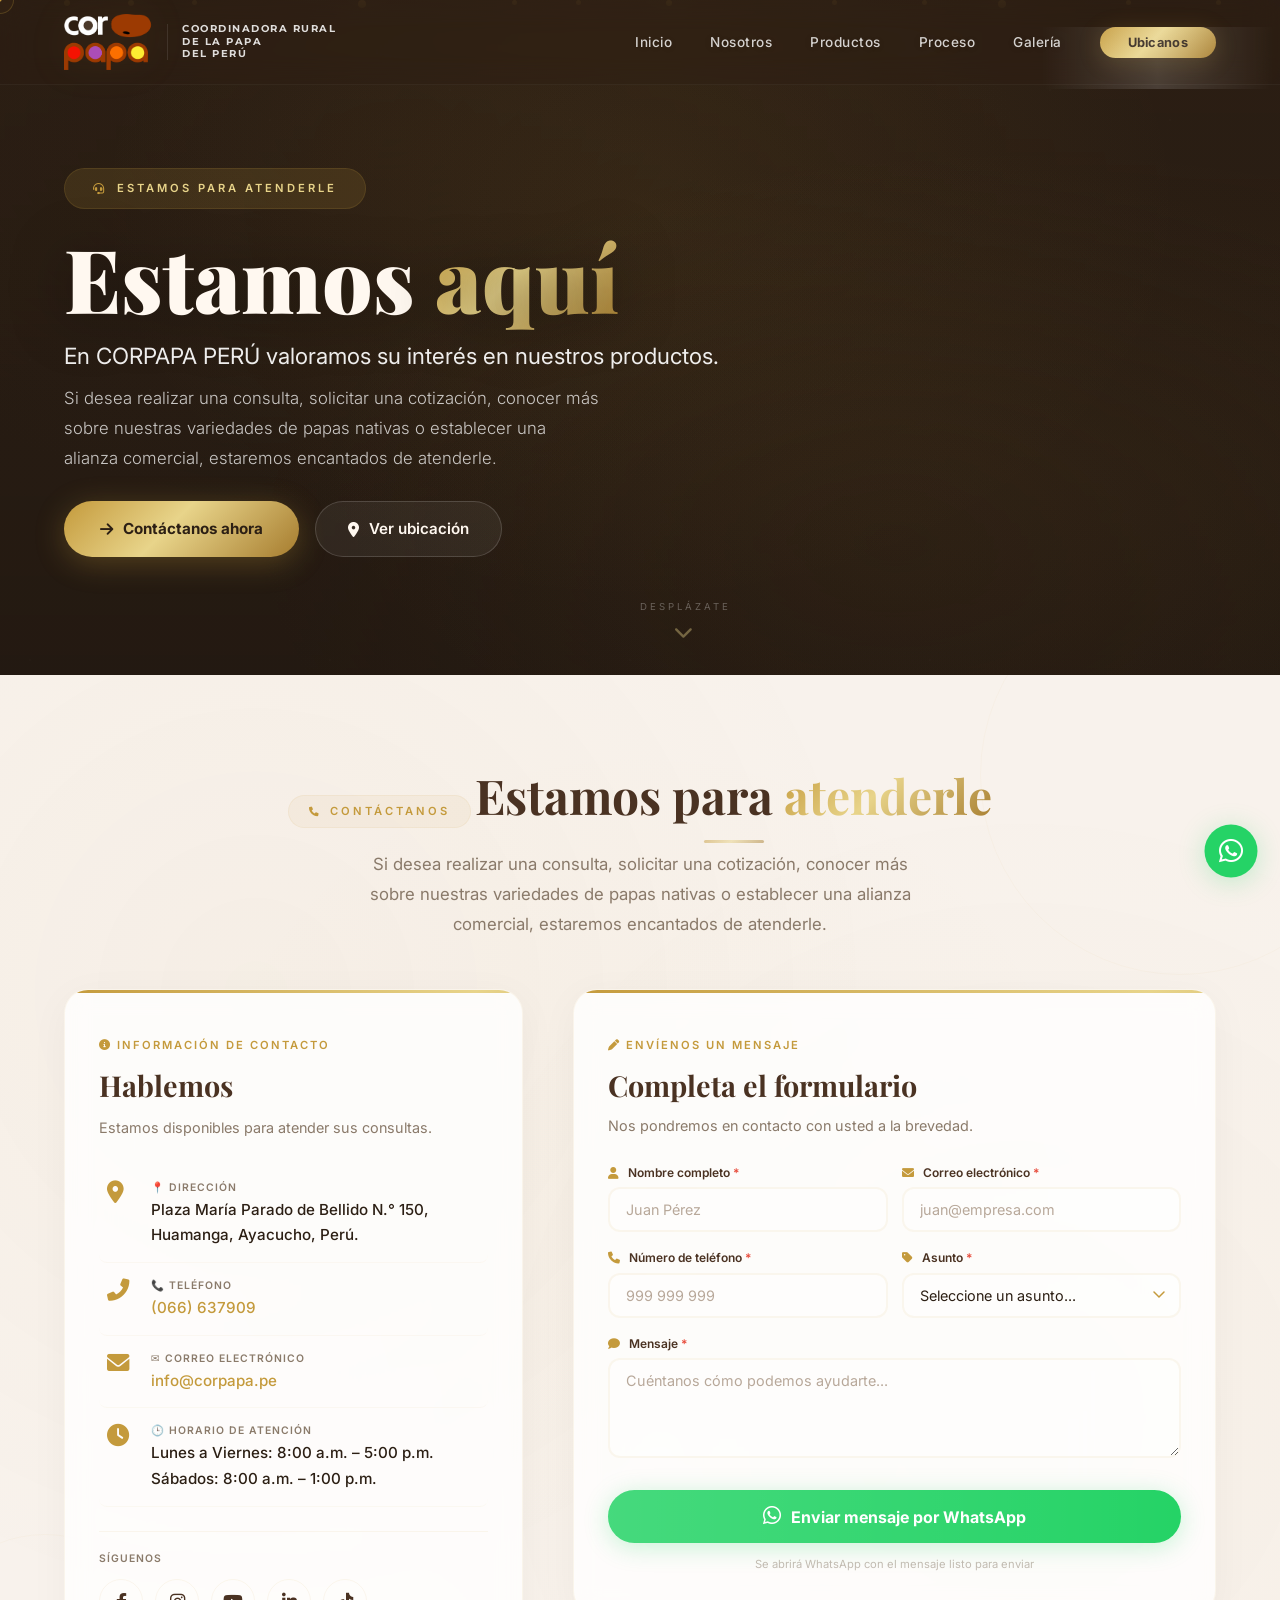
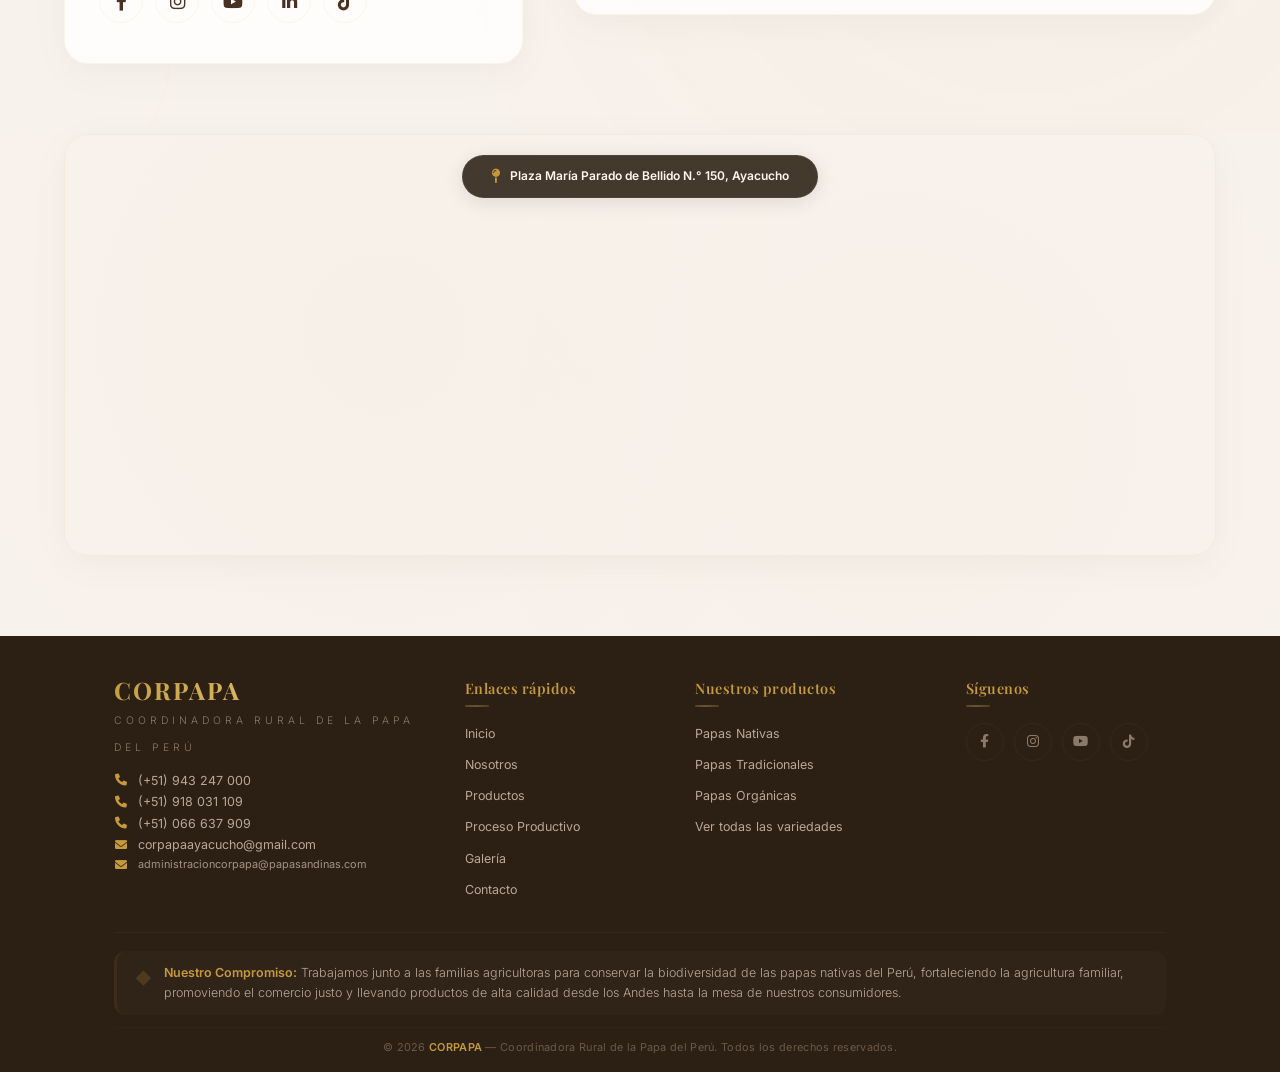
==== commit 00cef9c9: "Update contacto.html" ====
--- a/contacto.html
+++ b/contacto.html
@@ -217,101 +217,8 @@
         }
 
         /* ============================================================
-           PRELOADER
+           PRELOADER ELIMINADO - CARGA INSTANTÁNEA
            ============================================================ */
-        .preloader {
-            position: fixed;
-            top: 0;
-            left: 0;
-            width: 100%;
-            height: 100%;
-            background: #f5efe8;
-            display: flex;
-            align-items: center;
-            justify-content: center;
-            z-index: 99999;
-            transition: opacity 0.9s cubic-bezier(0.25, 0.46, 0.45, 0.94), visibility 0.9s ease;
-        }
-        .preloader.hidden {
-            opacity: 0;
-            visibility: hidden;
-        }
-        .preloader .preloader-content {
-            text-align: center;
-            position: relative;
-        }
-        .preloader .preloader-logo {
-            font-family: 'Playfair Display', serif;
-            color: var(--primary-dark);
-            font-size: 3.2rem;
-            letter-spacing: 14px;
-            opacity: 0;
-            animation: fadeInBlur 1s ease 0.3s forwards;
-            text-shadow: 0 0 40px rgba(196,154,60,0.08);
-        }
-        .preloader .preloader-sub {
-            color: var(--text-muted);
-            font-size: 0.75rem;
-            letter-spacing: 6px;
-            text-transform: uppercase;
-            margin-top: 8px;
-            opacity: 0;
-            animation: fadeInUp 0.8s ease 1s forwards;
-        }
-        .preloader .preloader-line {
-            width: 0;
-            height: 2px;
-            background: var(--gradient-gold);
-            margin: 20px auto 0;
-            border-radius: 4px;
-            animation: preloaderLine 1.8s ease 0.5s forwards;
-            box-shadow: 0 0 30px rgba(196,154,60,0.15);
-        }
-        @keyframes preloaderLine {
-            0% { width: 0; }
-            100% { width: 140px; }
-        }
-        .preloader .preloader-spinner {
-            position: absolute;
-            top: -22px;
-            left: 50%;
-            transform: translateX(-50%);
-            width: 76px;
-            height: 76px;
-            border: 2px solid rgba(196,154,60,0.10);
-            border-top: 2px solid var(--gold);
-            border-right: 2px solid var(--gold-light);
-            border-radius: 50%;
-            animation: spinLoader 1.2s cubic-bezier(0.6, 0, 0.4, 1) infinite;
-            box-shadow: 0 0 60px rgba(196,154,60,0.04);
-        }
-        .preloader .preloader-spinner::after {
-            content: '';
-            position: absolute;
-            inset: 10px;
-            border-radius: 50%;
-            border: 1px solid rgba(196,154,60,0.06);
-            border-top: 1px solid rgba(196,154,60,0.15);
-            animation: spinLoader 2.4s ease-in-out infinite reverse;
-        }
-        .preloader .preloader-dots {
-            display: flex;
-            justify-content: center;
-            gap: 10px;
-            margin-top: 20px;
-            opacity: 0;
-            animation: fadeInUp 0.6s ease 1.4s forwards;
-        }
-        .preloader .preloader-dots span {
-            width: 8px;
-            height: 8px;
-            border-radius: 50%;
-            background: var(--gold);
-            animation: loaderPulse 1.4s ease-in-out infinite;
-            opacity: 0.3;
-        }
-        .preloader .preloader-dots span:nth-child(2) { animation-delay: 0.2s; }
-        .preloader .preloader-dots span:nth-child(3) { animation-delay: 0.4s; }
 
         /* ============================================================
            PROGRESS BAR
@@ -1846,21 +1753,8 @@
     </div>
 
     <!-- ============================================================
-         PRELOADER
+         PRELOADER ELIMINADO - CARGA INSTANTÁNEA
          ============================================================ -->
-    <div class="preloader" id="preloader">
-        <div class="preloader-content">
-            <div class="preloader-spinner"></div>
-            <div class="preloader-logo">CORPAPA</div>
-            <div class="preloader-sub">Coordinadora Rural de la Papa del Perú</div>
-            <div class="preloader-line"></div>
-            <div class="preloader-dots">
-                <span></span>
-                <span></span>
-                <span></span>
-            </div>
-        </div>
-    </div>
 
     <!-- ============================================================
          PROGRESS BAR
@@ -2201,17 +2095,8 @@
         })();
 
         // ============================================================
-        // PRELOADER
+        // PRELOADER ELIMINADO - CARGA INSTANTÁNEA
         // ============================================================
-        (function() {
-            window.addEventListener('load', function() {
-                const preloader = document.getElementById('preloader');
-                setTimeout(function() {
-                    preloader.classList.add('hidden');
-                    setTimeout(function() { preloader.style.display = 'none'; }, 900);
-                }, 900);
-            });
-        })();
 
         // ============================================================
         // PROGRESS BAR
@@ -2377,11 +2262,13 @@
             });
         })();
 
-        console.log('%c📍 CORPAPA - Ubícanos (✨ VERSIÓN ESPECTACULAR)', 'color:#c49a3c;font-size:20px;font-weight:bold;');
+        console.log('%c📍 CORPAPA - Ubícanos (✨ Sin Preloader - Carga Instantánea)', 'color:#c49a3c;font-size:20px;font-weight:bold;');
+        console.log('%c⚡ Carga instantánea - Eliminado el preloader', 'color:#25d366;font-size:14px;font-weight:bold;');
         console.log('%c🎬 Hero con video + partículas doradas + patrón de lujo', 'color:#6a5a4a;font-size:13px;');
         console.log('%c💎 Tarjetas con efecto cristal y borde brillante animado', 'color:#8a7a6a;font-size:12px;');
         console.log('%c📱 Formulario con campos flotantes y animaciones premium', 'color:#25d366;font-size:12px;');
         console.log('%c🗺️ Mapa con badge flotante y efecto hover espectacular', 'color:#6a5a4a;font-size:12px;');
+        console.log('%c📱 Totalmente compatible con móviles, tablets y desktop', 'color:#d4b87a;font-size:12px;');
     </script>
 </body>
-</html>+</html>
